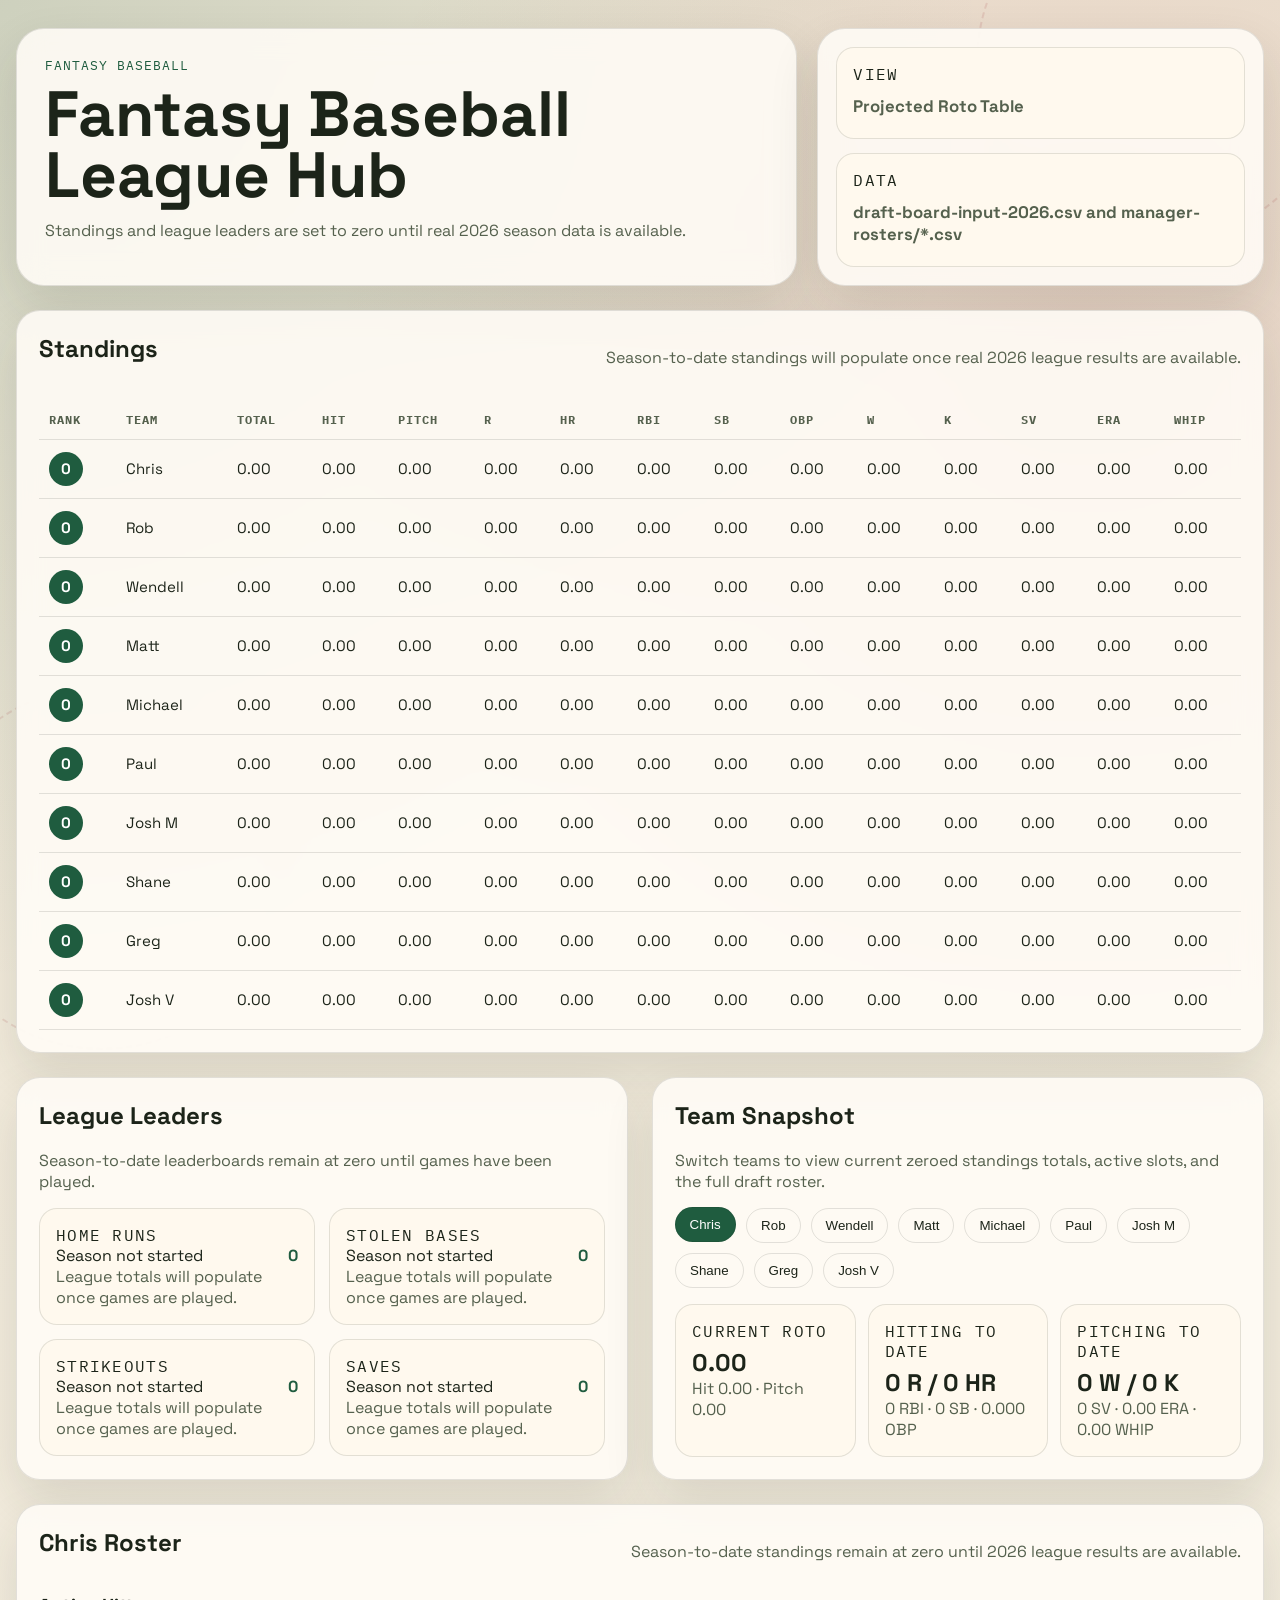
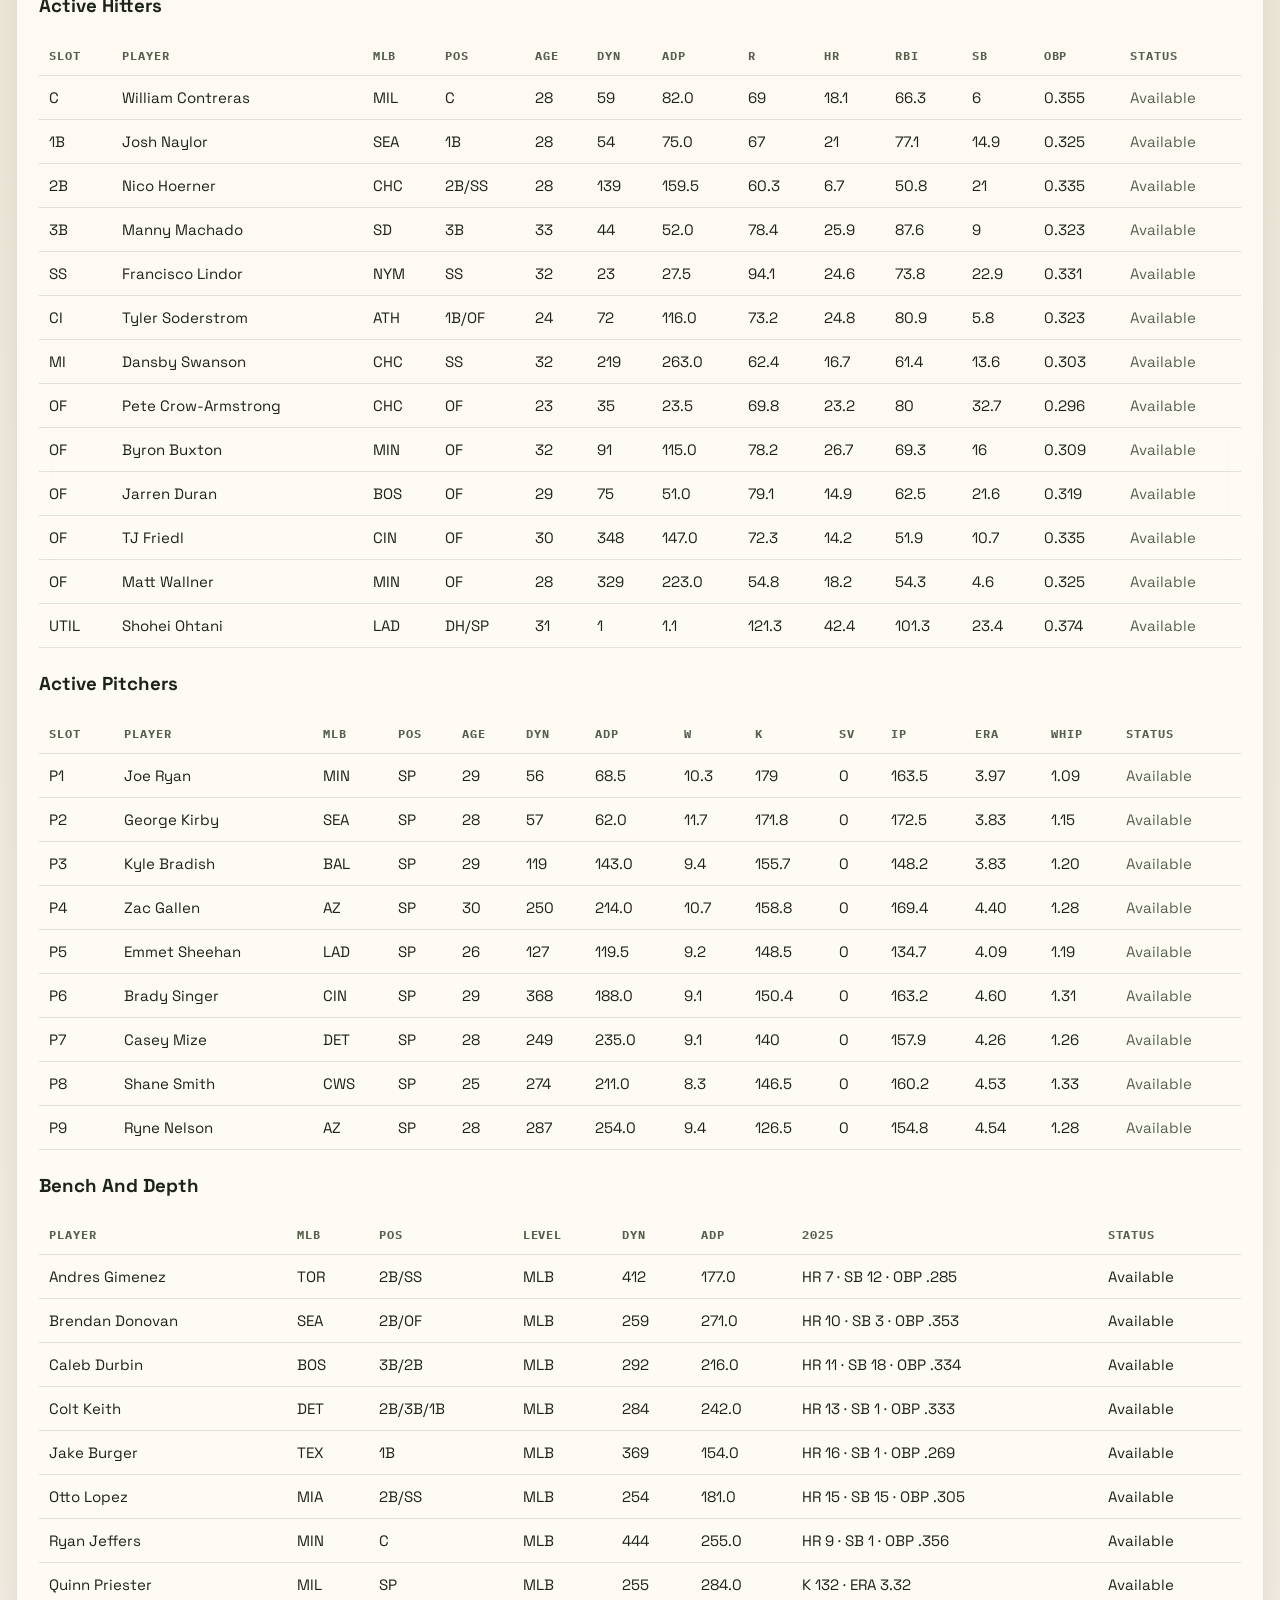
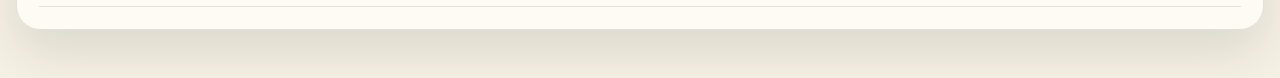
==== docs/index.html @ e7b6c2a5 "Use injury-only player status labels" ====
<!doctype html>
<html lang="en">
<head>
  <meta charset="utf-8">
  <meta name="viewport" content="width=device-width, initial-scale=1">
  <title>Fantasy Baseball League Hub</title>
  <meta name="description" content="Projected standings, rosters, and player stats for the fantasy baseball league.">
  <link rel="preconnect" href="https://fonts.googleapis.com">
  <link rel="preconnect" href="https://fonts.gstatic.com" crossorigin>
  <link href="https://fonts.googleapis.com/css2?family=IBM+Plex+Mono:wght@400;500&family=Space+Grotesk:wght@400;500;700&display=swap" rel="stylesheet">
  <link rel="stylesheet" href="styles.css">
</head>
<body>
  <div class="page-shell">
    <header class="hero">
      <div class="hero-copy">
        <p class="eyebrow">Fantasy Baseball</p>
        <h1 id="page-title">League Hub</h1>
        <p id="page-note" class="hero-note"></p>
      </div>
      <div class="hero-meta">
        <div class="meta-card">
          <span class="meta-label">View</span>
          <span class="meta-value">Projected Roto Table</span>
        </div>
        <div class="meta-card">
          <span class="meta-label">Data</span>
          <span id="generated-from" class="meta-value"></span>
        </div>
      </div>
    </header>

    <main>
      <section class="panel">
        <div class="panel-head">
          <h2>Standings</h2>
          <p>Season-to-date standings will populate once real 2026 league results are available.</p>
        </div>
        <div class="table-wrap">
          <table class="standings-table">
            <thead>
              <tr>
                <th>Rank</th>
                <th>Team</th>
                <th>Total</th>
                <th>Hit</th>
                <th>Pitch</th>
                <th>R</th>
                <th>HR</th>
                <th>RBI</th>
                <th>SB</th>
                <th>OBP</th>
                <th>W</th>
                <th>K</th>
                <th>SV</th>
                <th>ERA</th>
                <th>WHIP</th>
              </tr>
            </thead>
            <tbody id="standings-body"></tbody>
          </table>
        </div>
      </section>

      <section class="grid two-up">
        <section class="panel">
          <div class="panel-head compact">
            <h2>League Leaders</h2>
            <p>Season-to-date leaderboards remain at zero until games have been played.</p>
          </div>
          <div id="leaders-grid" class="leaders-grid"></div>
        </section>

        <section class="panel">
          <div class="panel-head compact">
            <h2>Team Snapshot</h2>
            <p>Switch teams to view current zeroed standings totals, active slots, and the full draft roster.</p>
          </div>
          <div id="team-buttons" class="team-buttons"></div>
          <div id="team-summary" class="team-summary"></div>
        </section>
      </section>

      <section class="panel">
        <div class="panel-head">
          <h2 id="team-name-heading">Roster</h2>
          <p id="team-subheading"></p>
        </div>

        <div class="roster-section">
          <h3>Active Hitters</h3>
          <div class="table-wrap">
            <table class="roster-table">
              <thead>
                <tr>
                  <th>Slot</th>
                  <th>Player</th>
                  <th>MLB</th>
                  <th>Pos</th>
                  <th>Age</th>
                  <th>Dyn</th>
                  <th>ADP</th>
                  <th>R</th>
                  <th>HR</th>
                  <th>RBI</th>
                  <th>SB</th>
                  <th>OBP</th>
                  <th>Status</th>
                </tr>
              </thead>
              <tbody id="active-hitters-body"></tbody>
            </table>
          </div>
        </div>

        <div class="roster-section">
          <h3>Active Pitchers</h3>
          <div class="table-wrap">
            <table class="roster-table">
              <thead>
                <tr>
                  <th>Slot</th>
                  <th>Player</th>
                  <th>MLB</th>
                  <th>Pos</th>
                  <th>Age</th>
                  <th>Dyn</th>
                  <th>ADP</th>
                  <th>W</th>
                  <th>K</th>
                  <th>SV</th>
                  <th>IP</th>
                  <th>ERA</th>
                  <th>WHIP</th>
                  <th>Status</th>
                </tr>
              </thead>
              <tbody id="active-pitchers-body"></tbody>
            </table>
          </div>
        </div>

        <div class="roster-section">
          <h3>Bench And Depth</h3>
          <div class="table-wrap">
            <table class="roster-table">
              <thead>
                <tr>
                  <th>Player</th>
                  <th>MLB</th>
                  <th>Pos</th>
                  <th>Level</th>
                  <th>Dyn</th>
                  <th>ADP</th>
                  <th>2025</th>
                  <th>Status</th>
                </tr>
              </thead>
              <tbody id="bench-body"></tbody>
            </table>
          </div>
        </div>
      </section>
    </main>
  </div>

  <script src="app.js" defer></script>
</body>
</html>
---- docs/styles.css ----
:root {
  --bg: #f6f1e5;
  --panel: rgba(255, 252, 246, 0.88);
  --panel-strong: rgba(255, 249, 238, 0.96);
  --text: #1c2419;
  --muted: #55614e;
  --accent: #1f5c3f;
  --accent-soft: #d7e6d6;
  --seam: #9b2d30;
  --line: rgba(28, 36, 25, 0.12);
  --shadow: 0 22px 50px rgba(31, 39, 26, 0.12);
}

* {
  box-sizing: border-box;
}

body {
  margin: 0;
  min-height: 100vh;
  font-family: "Space Grotesk", sans-serif;
  color: var(--text);
  background:
    radial-gradient(circle at top left, rgba(31, 92, 63, 0.16), transparent 28%),
    radial-gradient(circle at right 15% top 10%, rgba(155, 45, 48, 0.12), transparent 24%),
    linear-gradient(180deg, #efe7d6 0%, var(--bg) 100%);
}

body::before,
body::after {
  content: "";
  position: fixed;
  width: 360px;
  height: 360px;
  border-radius: 50%;
  border: 2px dashed rgba(155, 45, 48, 0.12);
  pointer-events: none;
  z-index: 0;
}

body::before {
  top: -120px;
  right: -60px;
}

body::after {
  bottom: -150px;
  left: -80px;
}

.page-shell {
  position: relative;
  z-index: 1;
  width: min(1400px, calc(100vw - 32px));
  margin: 0 auto;
  padding: 28px 0 48px;
}

.hero {
  display: grid;
  grid-template-columns: minmax(0, 1.4fr) minmax(260px, 0.8fr);
  gap: 20px;
  align-items: stretch;
  margin-bottom: 24px;
}

.hero-copy,
.hero-meta,
.panel {
  border: 1px solid var(--line);
  background: var(--panel);
  box-shadow: var(--shadow);
  backdrop-filter: blur(14px);
}

.hero-copy {
  padding: 28px;
  border-radius: 28px;
}

.hero-meta {
  padding: 18px;
  border-radius: 28px;
  display: grid;
  gap: 14px;
}

.eyebrow,
.meta-label,
.standings-table th,
.roster-table th,
.leader-label {
  font-family: "IBM Plex Mono", monospace;
  text-transform: uppercase;
  letter-spacing: 0.08em;
}

.eyebrow {
  color: var(--accent);
  margin: 0 0 10px;
  font-size: 0.8rem;
}

h1,
h2,
h3,
p {
  margin-top: 0;
}

h1 {
  font-size: clamp(2.2rem, 5vw, 4.8rem);
  line-height: 0.95;
  margin-bottom: 14px;
}

.hero-note,
.panel-head p,
#team-subheading,
.meta-value {
  color: var(--muted);
}

.meta-card {
  display: grid;
  gap: 6px;
  padding: 16px;
  border-radius: 18px;
  background: var(--panel-strong);
  border: 1px solid var(--line);
}

.meta-value {
  font-size: 1.05rem;
  font-weight: 700;
}

main {
  display: grid;
  gap: 24px;
}

.panel {
  padding: 22px;
  border-radius: 24px;
}

.panel-head {
  display: flex;
  align-items: flex-end;
  justify-content: space-between;
  gap: 16px;
  margin-bottom: 16px;
}

.panel-head.compact {
  display: block;
}

.grid.two-up {
  display: grid;
  grid-template-columns: repeat(2, minmax(0, 1fr));
  gap: 24px;
}

.table-wrap {
  overflow-x: auto;
}

table {
  width: 100%;
  border-collapse: collapse;
}

th,
td {
  padding: 12px 10px;
  border-bottom: 1px solid var(--line);
  white-space: nowrap;
  font-size: 0.94rem;
}

th {
  text-align: left;
  color: var(--muted);
  font-size: 0.76rem;
}

tbody tr:hover {
  background: rgba(31, 92, 63, 0.04);
}

.rank-pill,
.team-button,
.status-chip {
  display: inline-flex;
  align-items: center;
  justify-content: center;
  border-radius: 999px;
}

.rank-pill {
  width: 34px;
  height: 34px;
  background: var(--accent);
  color: white;
  font-weight: 700;
}

.leaders-grid {
  display: grid;
  grid-template-columns: repeat(2, minmax(0, 1fr));
  gap: 14px;
}

.leader-card,
.summary-card {
  border: 1px solid var(--line);
  border-radius: 18px;
  background: var(--panel-strong);
  padding: 16px;
}

.leader-list {
  margin: 0;
  padding: 0;
  list-style: none;
  display: grid;
  gap: 10px;
}

.leader-item {
  display: flex;
  justify-content: space-between;
  gap: 14px;
}

.leader-value {
  color: var(--accent);
  font-weight: 700;
}

.team-buttons {
  display: flex;
  flex-wrap: wrap;
  gap: 10px;
  margin-bottom: 16px;
}

.team-button {
  border: 1px solid var(--line);
  background: transparent;
  color: var(--text);
  padding: 9px 14px;
  cursor: pointer;
  transition: transform 120ms ease, background 120ms ease, color 120ms ease;
}

.team-button:hover,
.team-button.active {
  background: var(--accent);
  color: white;
  transform: translateY(-1px);
}

.team-summary {
  display: grid;
  grid-template-columns: repeat(3, minmax(0, 1fr));
  gap: 12px;
}

.summary-value {
  display: block;
  font-size: 1.5rem;
  font-weight: 700;
  margin-top: 6px;
}

.roster-section + .roster-section {
  margin-top: 24px;
}

.status-chip {
  padding: 4px 10px;
  background: rgba(31, 92, 63, 0.08);
  color: var(--accent);
  font-size: 0.76rem;
}

.muted {
  color: var(--muted);
}

@media (max-width: 980px) {
  .hero,
  .grid.two-up,
  .team-summary {
    grid-template-columns: 1fr;
  }

  .leaders-grid {
    grid-template-columns: 1fr;
  }
}

@media (max-width: 640px) {
  .page-shell {
    width: min(100vw - 18px, 1400px);
    padding-top: 14px;
  }

  .hero-copy,
  .hero-meta,
  .panel {
    border-radius: 20px;
  }

  .hero-copy,
  .panel {
    padding: 18px;
  }

  th,
  td {
    padding: 10px 8px;
  }
}
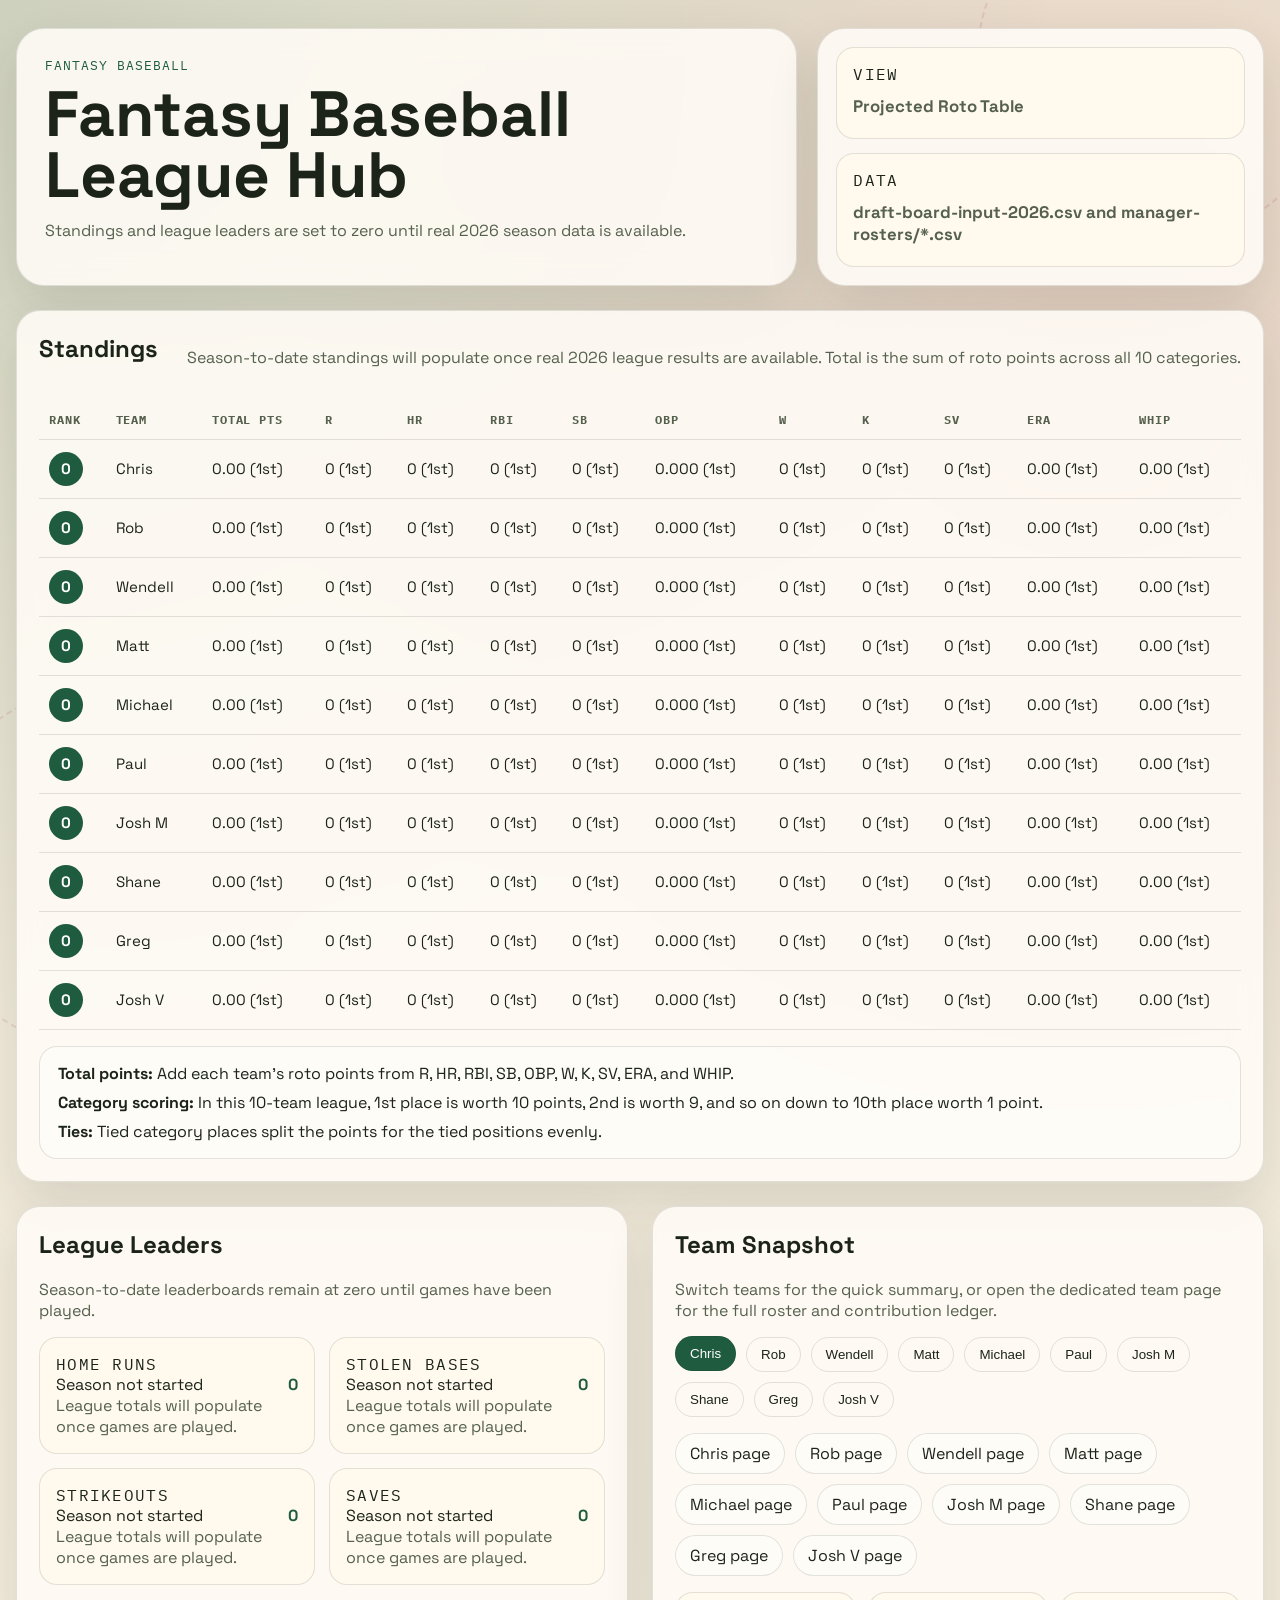
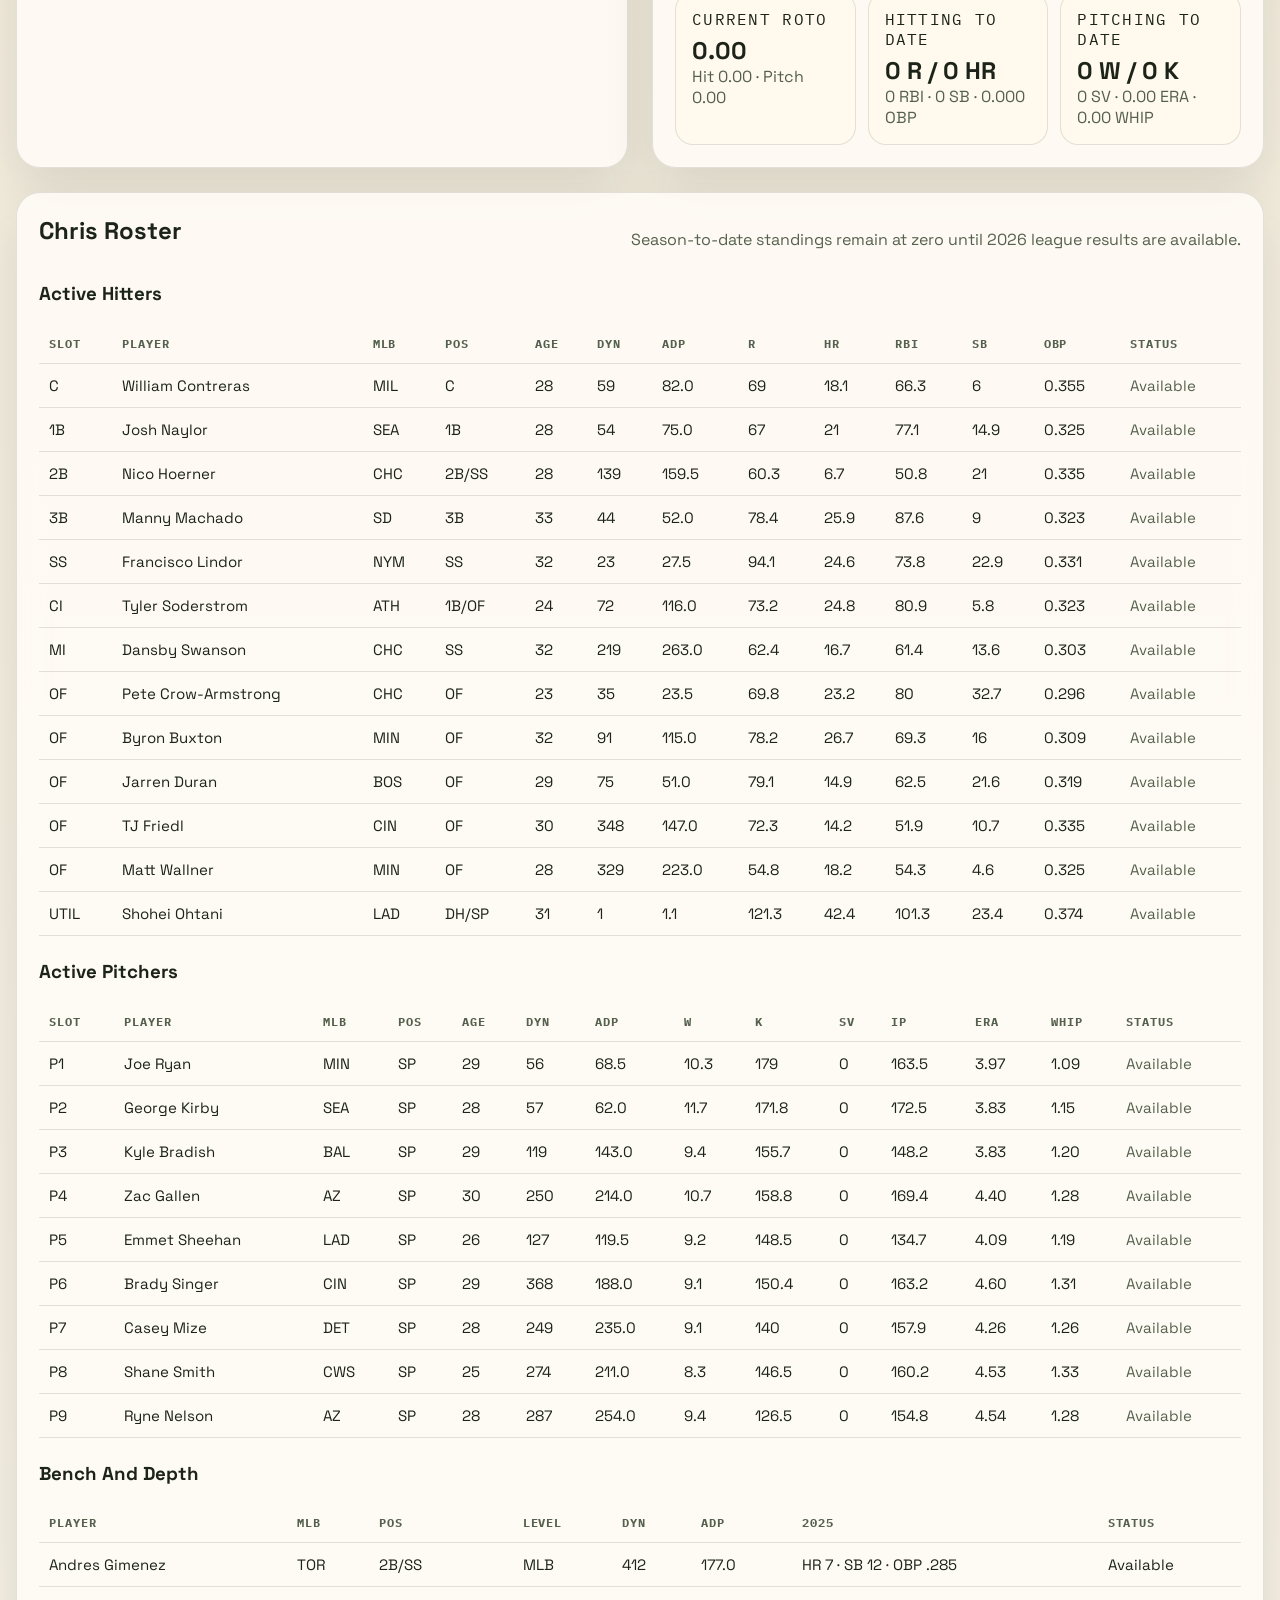
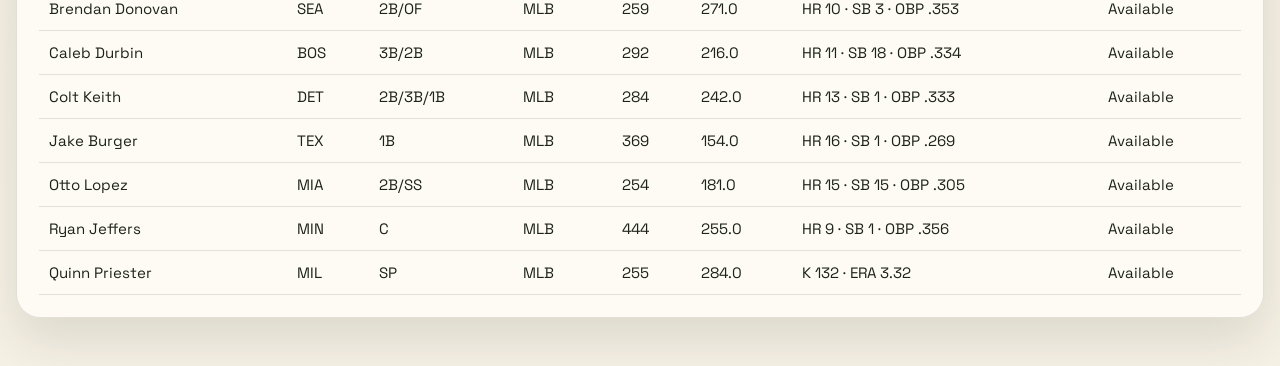
==== commit 260bbed1: "Add weekly results pipeline and team pages" ====
--- a/docs/index.html
+++ b/docs/index.html
@@ -34,7 +34,7 @@
       <section class="panel">
         <div class="panel-head">
           <h2>Standings</h2>
-          <p>Season-to-date standings will populate once real 2026 league results are available.</p>
+          <p>Season-to-date standings will populate once real 2026 league results are available. Total is the sum of roto points across all 10 categories.</p>
         </div>
         <div class="table-wrap">
           <table class="standings-table">
@@ -42,9 +42,7 @@
               <tr>
                 <th>Rank</th>
                 <th>Team</th>
-                <th>Total</th>
-                <th>Hit</th>
-                <th>Pitch</th>
+                <th>Total Pts</th>
                 <th>R</th>
                 <th>HR</th>
                 <th>RBI</th>
@@ -60,6 +58,11 @@
             <tbody id="standings-body"></tbody>
           </table>
         </div>
+        <div class="scoring-explainer">
+          <p><strong>Total points:</strong> Add each team's roto points from R, HR, RBI, SB, OBP, W, K, SV, ERA, and WHIP.</p>
+          <p><strong>Category scoring:</strong> In this 10-team league, 1st place is worth 10 points, 2nd is worth 9, and so on down to 10th place worth 1 point.</p>
+          <p><strong>Ties:</strong> Tied category places split the points for the tied positions evenly.</p>
+        </div>
       </section>
 
       <section class="grid two-up">
@@ -74,9 +77,10 @@
         <section class="panel">
           <div class="panel-head compact">
             <h2>Team Snapshot</h2>
-            <p>Switch teams to view current zeroed standings totals, active slots, and the full draft roster.</p>
+            <p>Switch teams for the quick summary, or open the dedicated team page for the full roster and contribution ledger.</p>
           </div>
           <div id="team-buttons" class="team-buttons"></div>
+          <div id="team-page-links" class="team-link-list"></div>
           <div id="team-summary" class="team-summary"></div>
         </section>
       </section>
--- a/docs/styles.css
+++ b/docs/styles.css
@@ -247,6 +247,52 @@
   margin-bottom: 16px;
 }
 
+.team-link-list {
+  display: flex;
+  flex-wrap: wrap;
+  gap: 10px;
+  margin-bottom: 16px;
+}
+
+.scoring-explainer {
+  margin-top: 16px;
+  padding: 16px 18px;
+  border: 1px solid var(--line);
+  border-radius: 18px;
+  background: rgba(255, 255, 255, 0.34);
+}
+
+.scoring-explainer p {
+  margin: 0;
+}
+
+.scoring-explainer p + p {
+  margin-top: 8px;
+}
+
+.team-link,
+.nav-link {
+  display: inline-flex;
+  align-items: center;
+  justify-content: center;
+  border-radius: 999px;
+  border: 1px solid var(--line);
+  background: rgba(255, 255, 255, 0.32);
+  color: var(--text);
+  padding: 9px 14px;
+  text-decoration: none;
+  transition: transform 120ms ease, background 120ms ease, color 120ms ease;
+}
+
+.team-link:hover,
+.nav-link:hover,
+.team-link.active,
+.nav-link.active {
+  background: var(--accent);
+  color: white;
+  transform: translateY(-1px);
+}
+
 .team-button {
   border: 1px solid var(--line);
   background: transparent;
@@ -269,6 +315,63 @@
   gap: 12px;
 }
 
+.team-detail-grid {
+  display: grid;
+  gap: 24px;
+}
+
+.formula-grid {
+  display: grid;
+  grid-template-columns: repeat(3, minmax(0, 1fr));
+  gap: 14px;
+}
+
+.formula-card {
+  border: 1px solid var(--line);
+  border-radius: 18px;
+  background: var(--panel-strong);
+  padding: 16px;
+}
+
+.formula-card code {
+  font-family: "IBM Plex Mono", monospace;
+  font-size: 0.82rem;
+}
+
+.detail-nav {
+  display: flex;
+  flex-wrap: wrap;
+  gap: 10px;
+  margin-bottom: 18px;
+}
+
+.section-kicker {
+  color: var(--muted);
+  font-family: "IBM Plex Mono", monospace;
+  font-size: 0.78rem;
+  letter-spacing: 0.08em;
+  text-transform: uppercase;
+  margin-bottom: 10px;
+}
+
+.empty-state {
+  padding: 18px;
+  border: 1px dashed var(--line);
+  border-radius: 18px;
+  background: rgba(255, 255, 255, 0.34);
+  color: var(--muted);
+}
+
+.player-name-cell {
+  display: grid;
+  gap: 2px;
+}
+
+.small-note {
+  color: var(--muted);
+  font-size: 0.82rem;
+}
+
 .summary-value {
   display: block;
   font-size: 1.5rem;
@@ -294,7 +397,8 @@
 @media (max-width: 980px) {
   .hero,
   .grid.two-up,
-  .team-summary {
+  .team-summary,
+  .formula-grid {
     grid-template-columns: 1fr;
   }
 
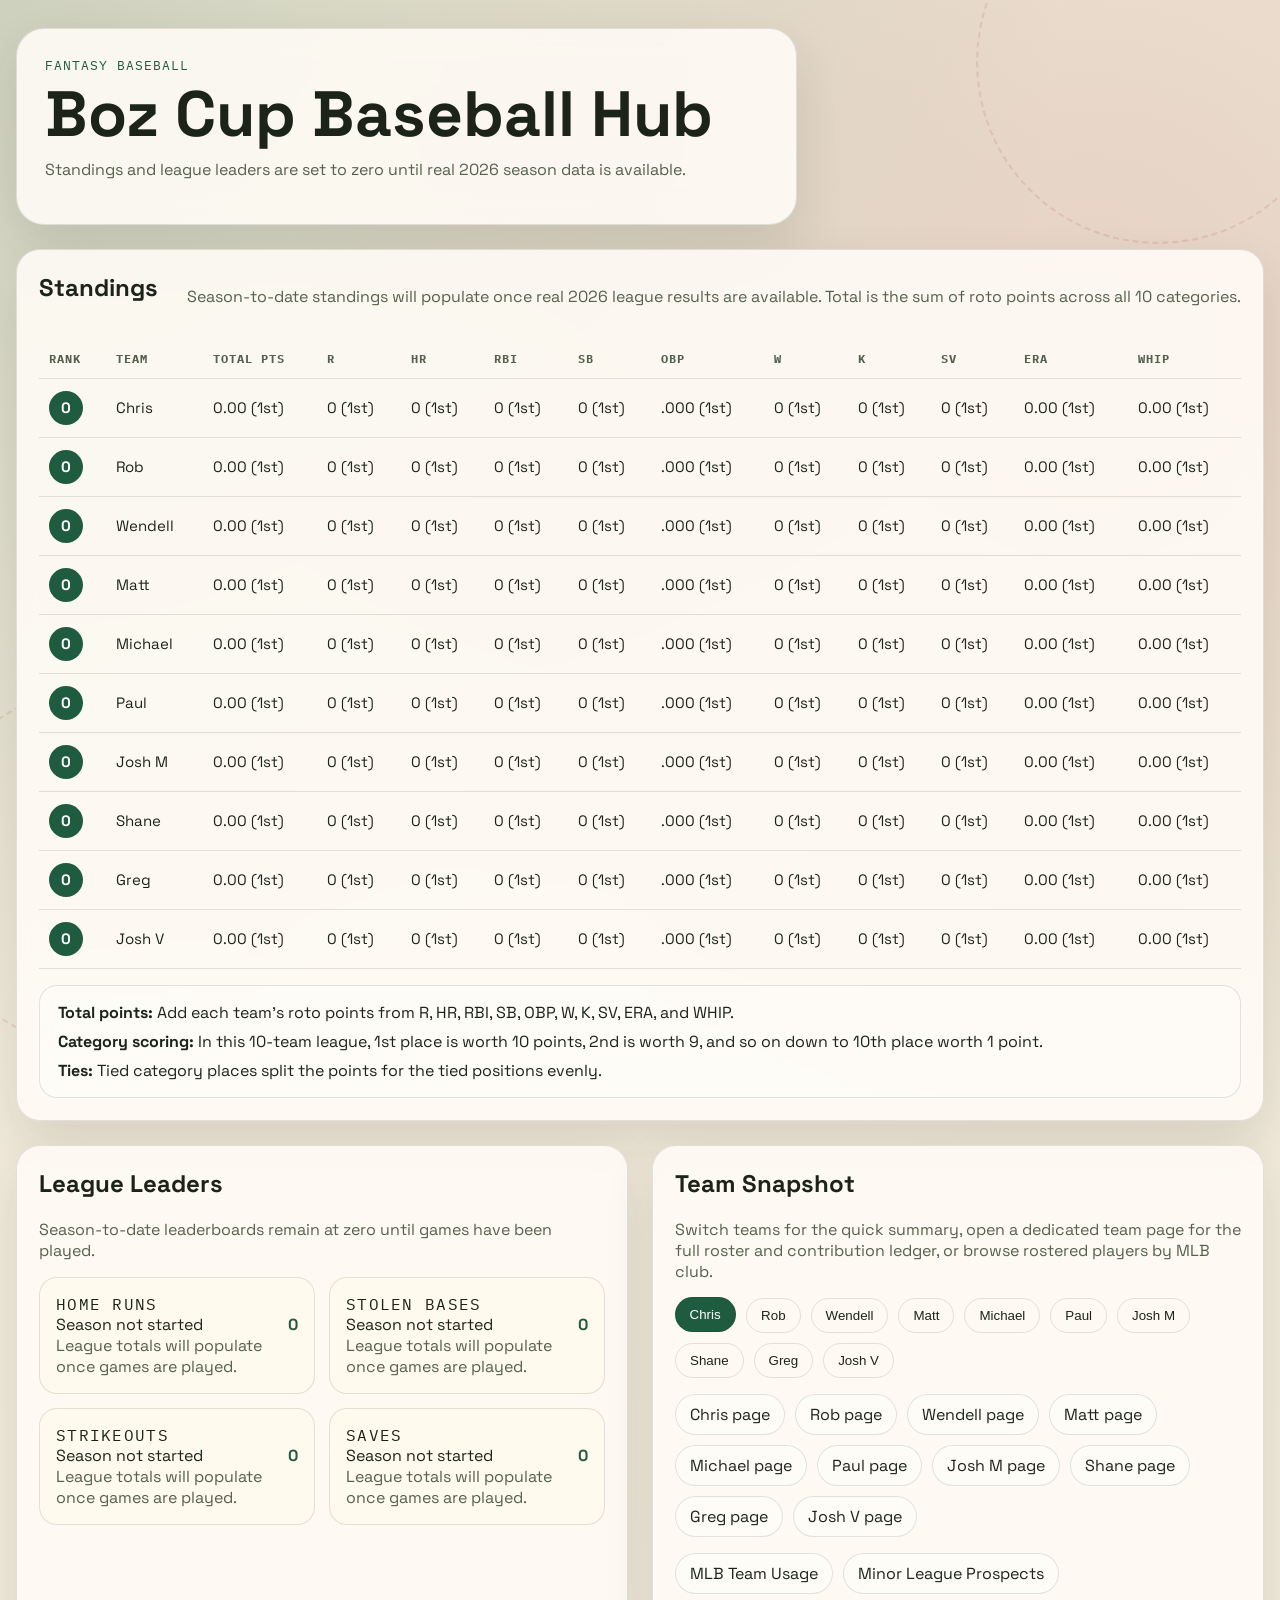
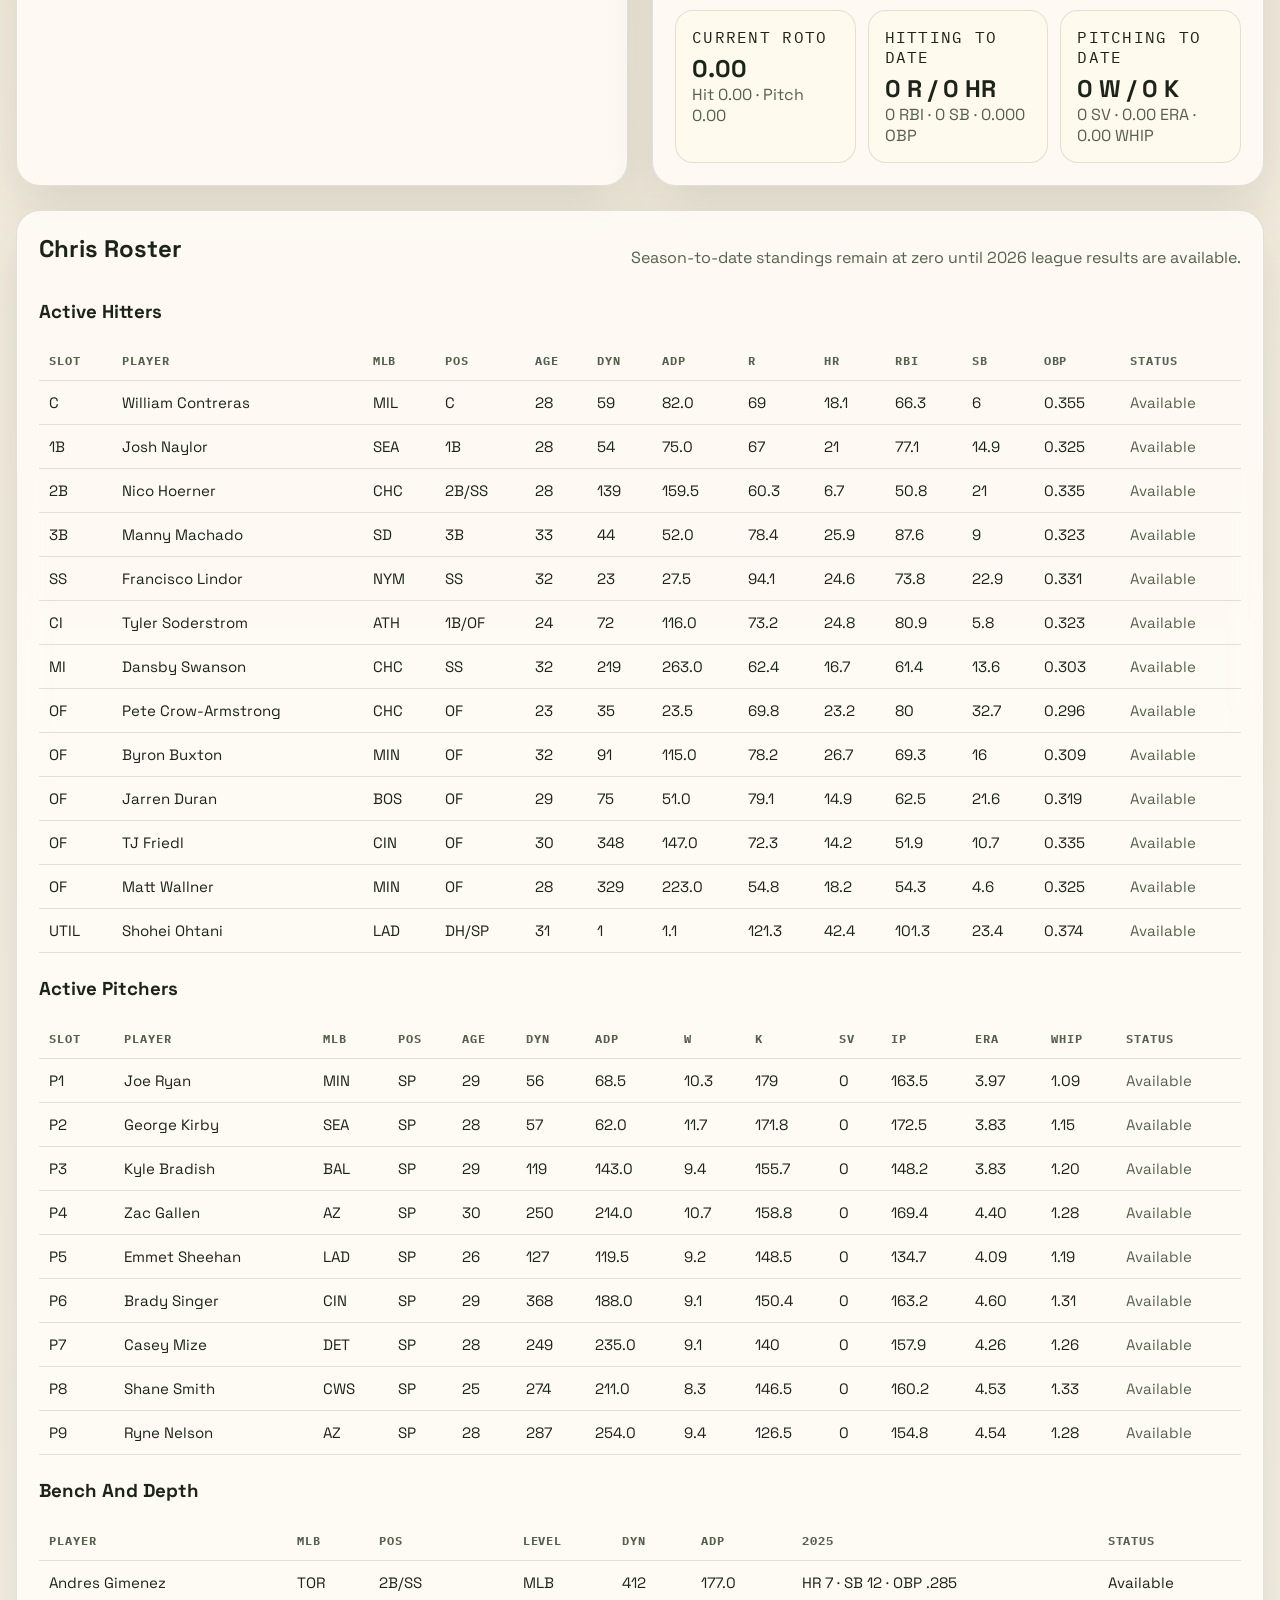
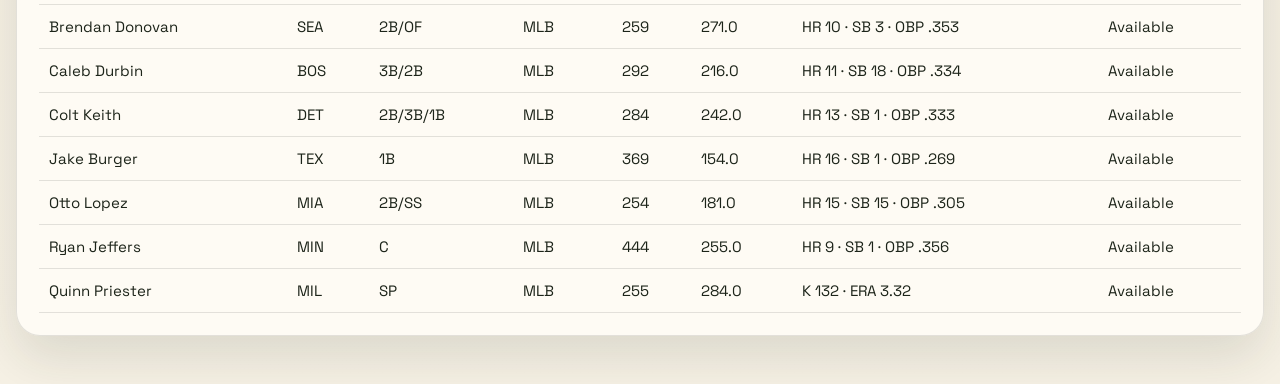
==== commit 6d79ee82: "Polish hub pages and add team usage views" ====
--- a/docs/index.html
+++ b/docs/index.html
@@ -3,7 +3,7 @@
 <head>
   <meta charset="utf-8">
   <meta name="viewport" content="width=device-width, initial-scale=1">
-  <title>Fantasy Baseball League Hub</title>
+  <title>Boz Cup Baseball Hub</title>
   <meta name="description" content="Projected standings, rosters, and player stats for the fantasy baseball league.">
   <link rel="preconnect" href="https://fonts.googleapis.com">
   <link rel="preconnect" href="https://fonts.gstatic.com" crossorigin>
@@ -17,16 +17,6 @@
         <p class="eyebrow">Fantasy Baseball</p>
         <h1 id="page-title">League Hub</h1>
         <p id="page-note" class="hero-note"></p>
-      </div>
-      <div class="hero-meta">
-        <div class="meta-card">
-          <span class="meta-label">View</span>
-          <span class="meta-value">Projected Roto Table</span>
-        </div>
-        <div class="meta-card">
-          <span class="meta-label">Data</span>
-          <span id="generated-from" class="meta-value"></span>
-        </div>
       </div>
     </header>
 
@@ -77,10 +67,14 @@
         <section class="panel">
           <div class="panel-head compact">
             <h2>Team Snapshot</h2>
-            <p>Switch teams for the quick summary, or open the dedicated team page for the full roster and contribution ledger.</p>
+            <p>Switch teams for the quick summary, open a dedicated team page for the full roster and contribution ledger, or browse rostered players by MLB club.</p>
           </div>
           <div id="team-buttons" class="team-buttons"></div>
           <div id="team-page-links" class="team-link-list"></div>
+          <div class="team-link-list">
+            <a class="team-link" href="mlb-team-usage.html">MLB Team Usage</a>
+            <a class="team-link" href="minor-league-prospects.html">Minor League Prospects</a>
+          </div>
           <div id="team-summary" class="team-summary"></div>
         </section>
       </section>
@@ -168,6 +162,6 @@
     </main>
   </div>
 
-  <script src="app.js" defer></script>
+  <script src="app.js?v=20260325b" defer></script>
 </body>
 </html>
--- a/docs/styles.css
+++ b/docs/styles.css
@@ -320,6 +320,82 @@
   gap: 24px;
 }
 
+.usage-grid {
+  display: grid;
+  grid-template-columns: repeat(auto-fit, minmax(280px, 1fr));
+  gap: 16px;
+}
+
+.usage-card {
+  border: 1px solid var(--line);
+  border-radius: 20px;
+  background: var(--panel-strong);
+  padding: 18px;
+}
+
+.usage-card-head {
+  display: flex;
+  align-items: flex-start;
+  justify-content: space-between;
+  gap: 12px;
+  margin-bottom: 14px;
+}
+
+.usage-card-head h3 {
+  margin-bottom: 0;
+}
+
+.usage-count {
+  color: var(--muted);
+  font-family: "IBM Plex Mono", monospace;
+  font-size: 0.76rem;
+  letter-spacing: 0.08em;
+  text-transform: uppercase;
+  text-align: right;
+}
+
+.usage-list {
+  margin: 0;
+  padding: 0;
+  list-style: none;
+  display: grid;
+  gap: 10px;
+}
+
+.usage-player {
+  padding-top: 10px;
+  border-top: 1px solid var(--line);
+}
+
+.usage-player:first-child {
+  padding-top: 0;
+  border-top: 0;
+}
+
+.usage-player-row {
+  display: flex;
+  align-items: center;
+  justify-content: space-between;
+  gap: 12px;
+}
+
+.usage-player-name {
+  font-weight: 500;
+}
+
+.usage-position {
+  display: inline-flex;
+  align-items: center;
+  justify-content: center;
+  min-width: 52px;
+  padding: 5px 10px;
+  border-radius: 999px;
+  background: rgba(31, 92, 63, 0.08);
+  color: var(--accent);
+  font-family: "IBM Plex Mono", monospace;
+  font-size: 0.76rem;
+}
+
 .formula-grid {
   display: grid;
   grid-template-columns: repeat(3, minmax(0, 1fr));
@@ -428,4 +504,13 @@
   td {
     padding: 10px 8px;
   }
+
+  .usage-card-head,
+  .usage-player-row {
+    display: grid;
+  }
+
+  .usage-count {
+    text-align: left;
+  }
 }
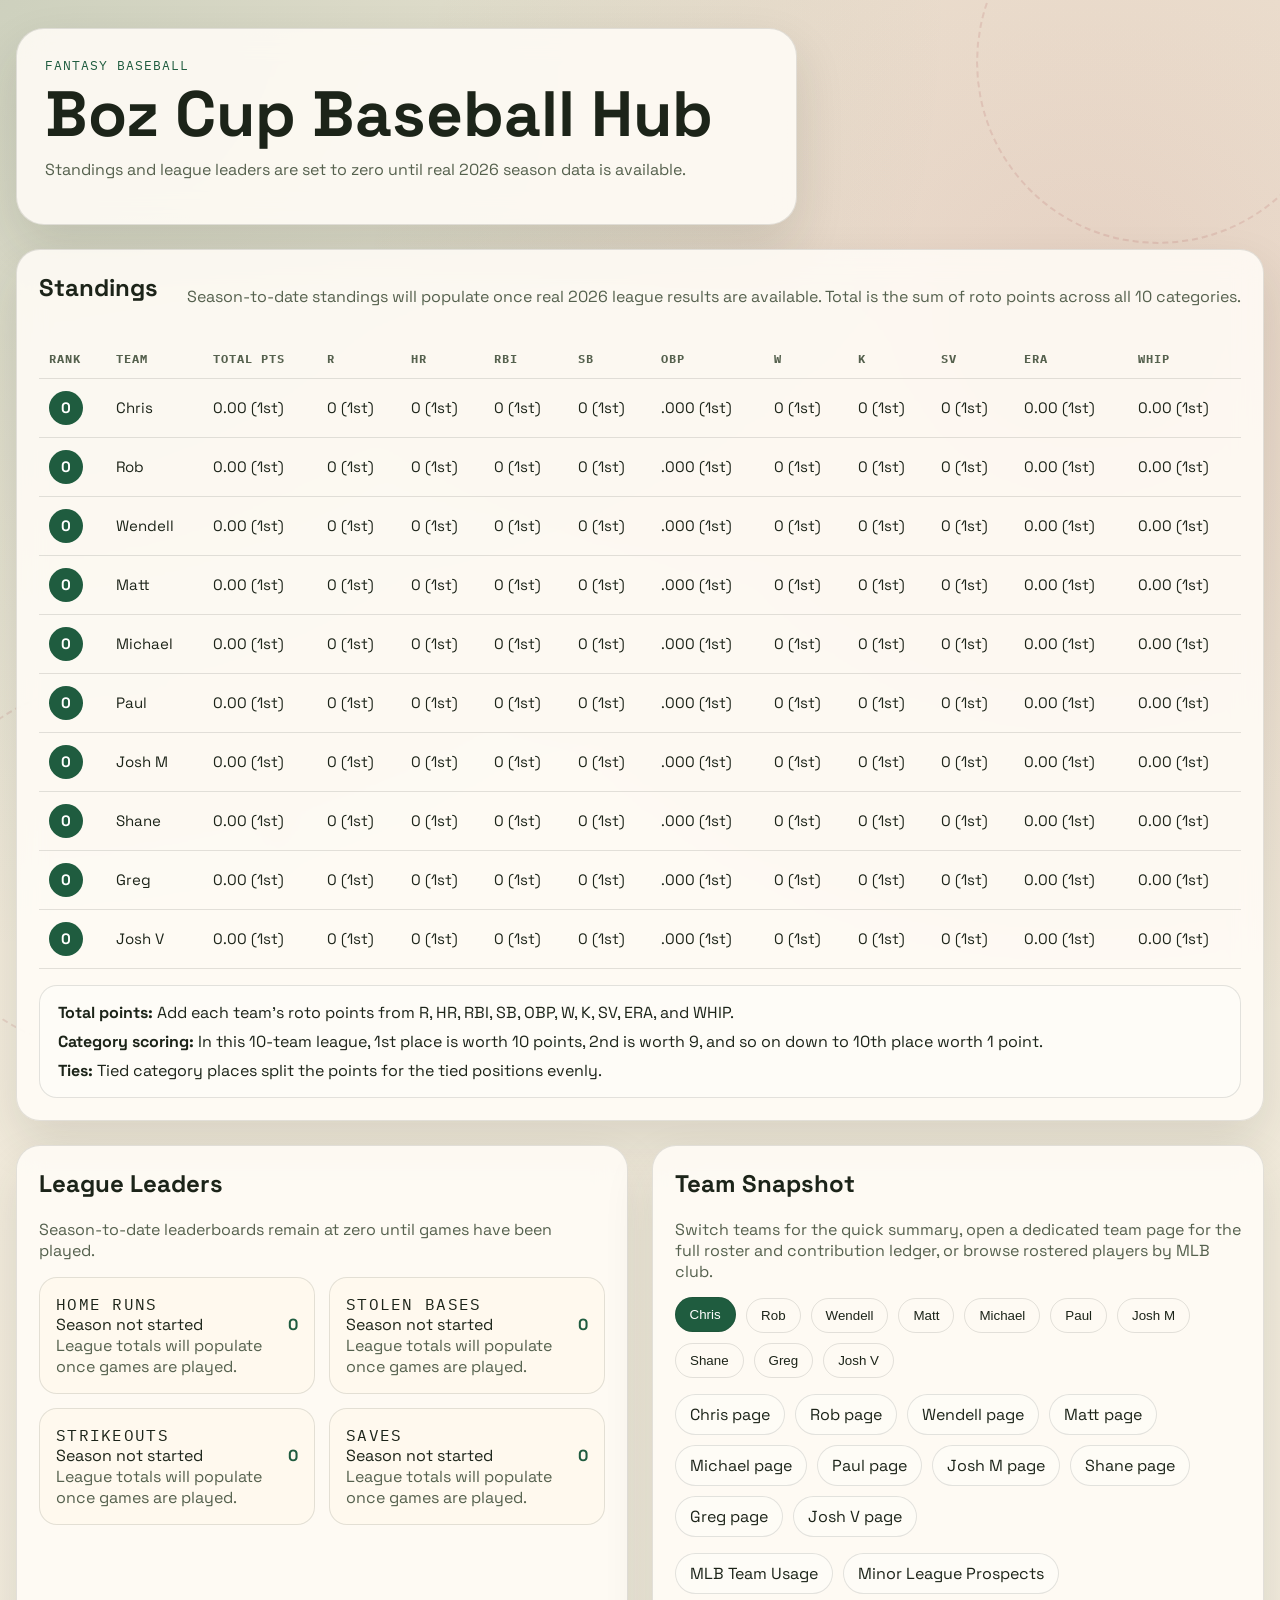
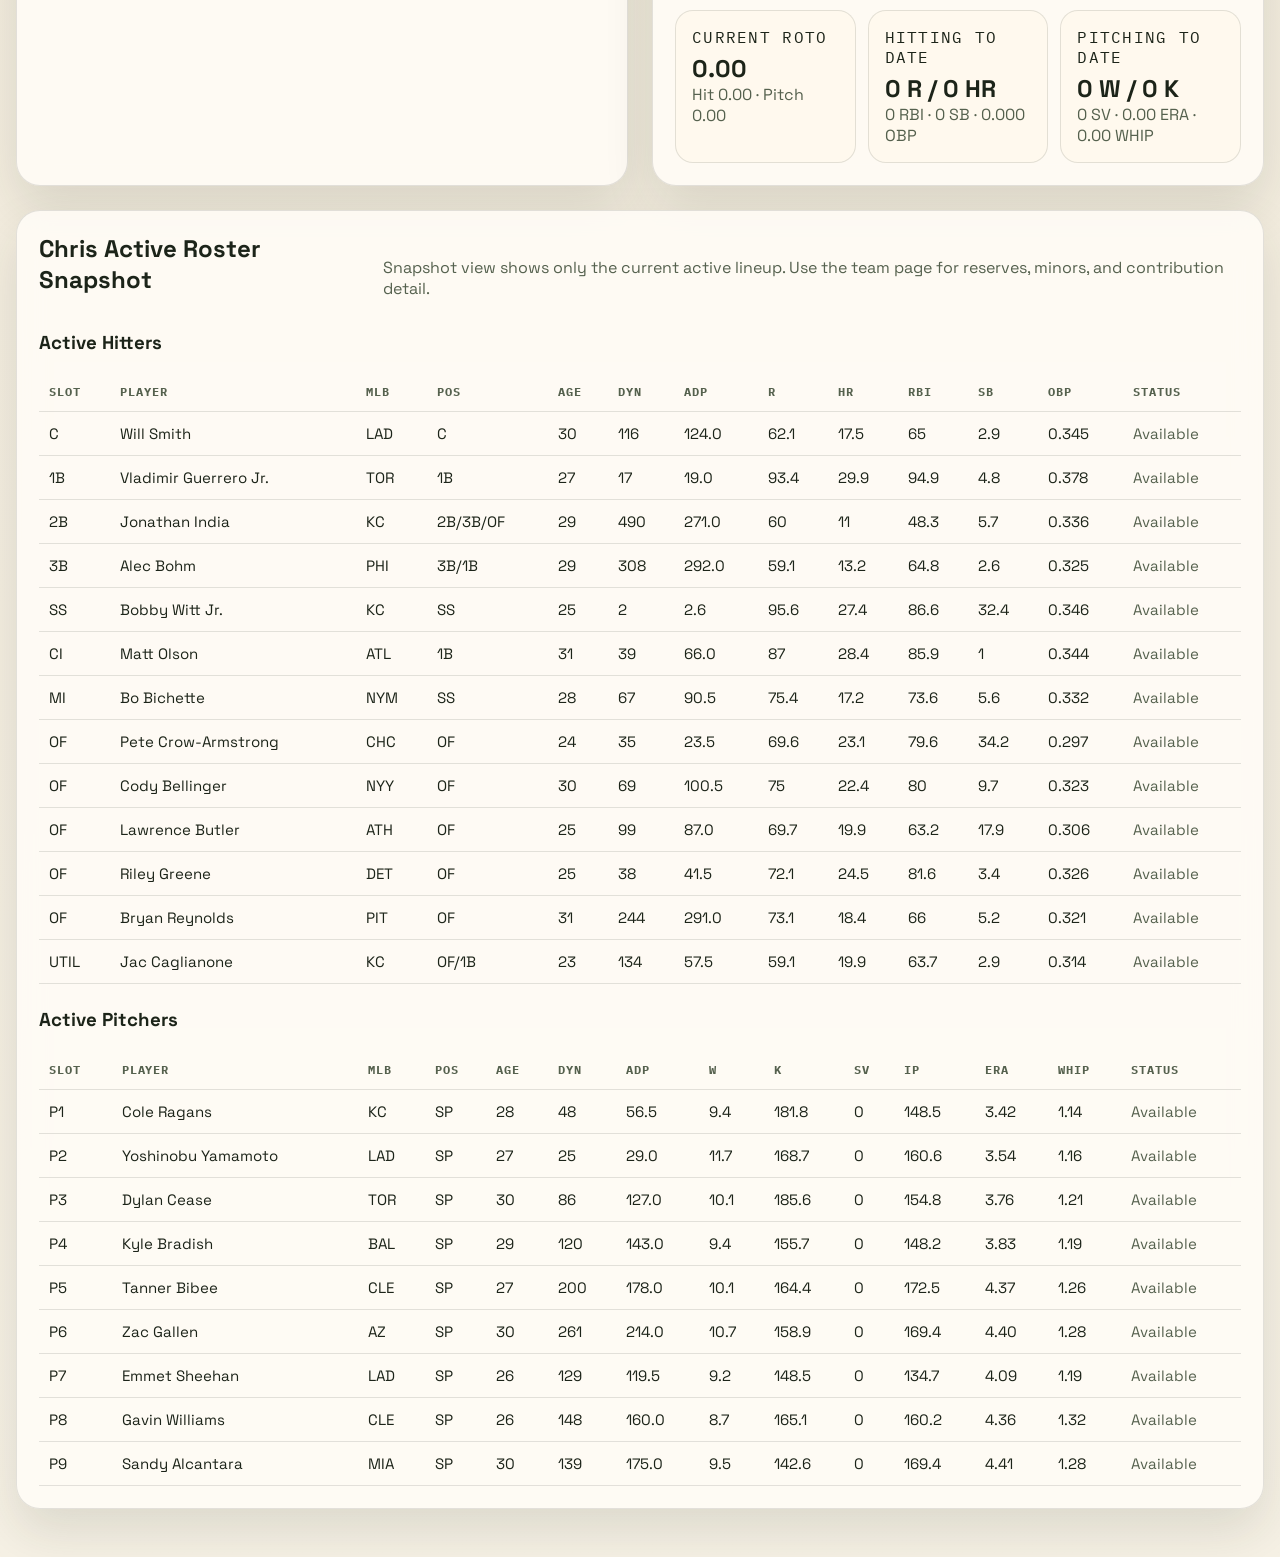
==== commit 799b8155: "Update roster display layout" ====
--- a/docs/index.html
+++ b/docs/index.html
@@ -162,6 +162,6 @@
     </main>
   </div>
 
-  <script src="app.js?v=20260325b" defer></script>
+  <script src="app.js?v=20260326a" defer></script>
 </body>
-</html>+</html>
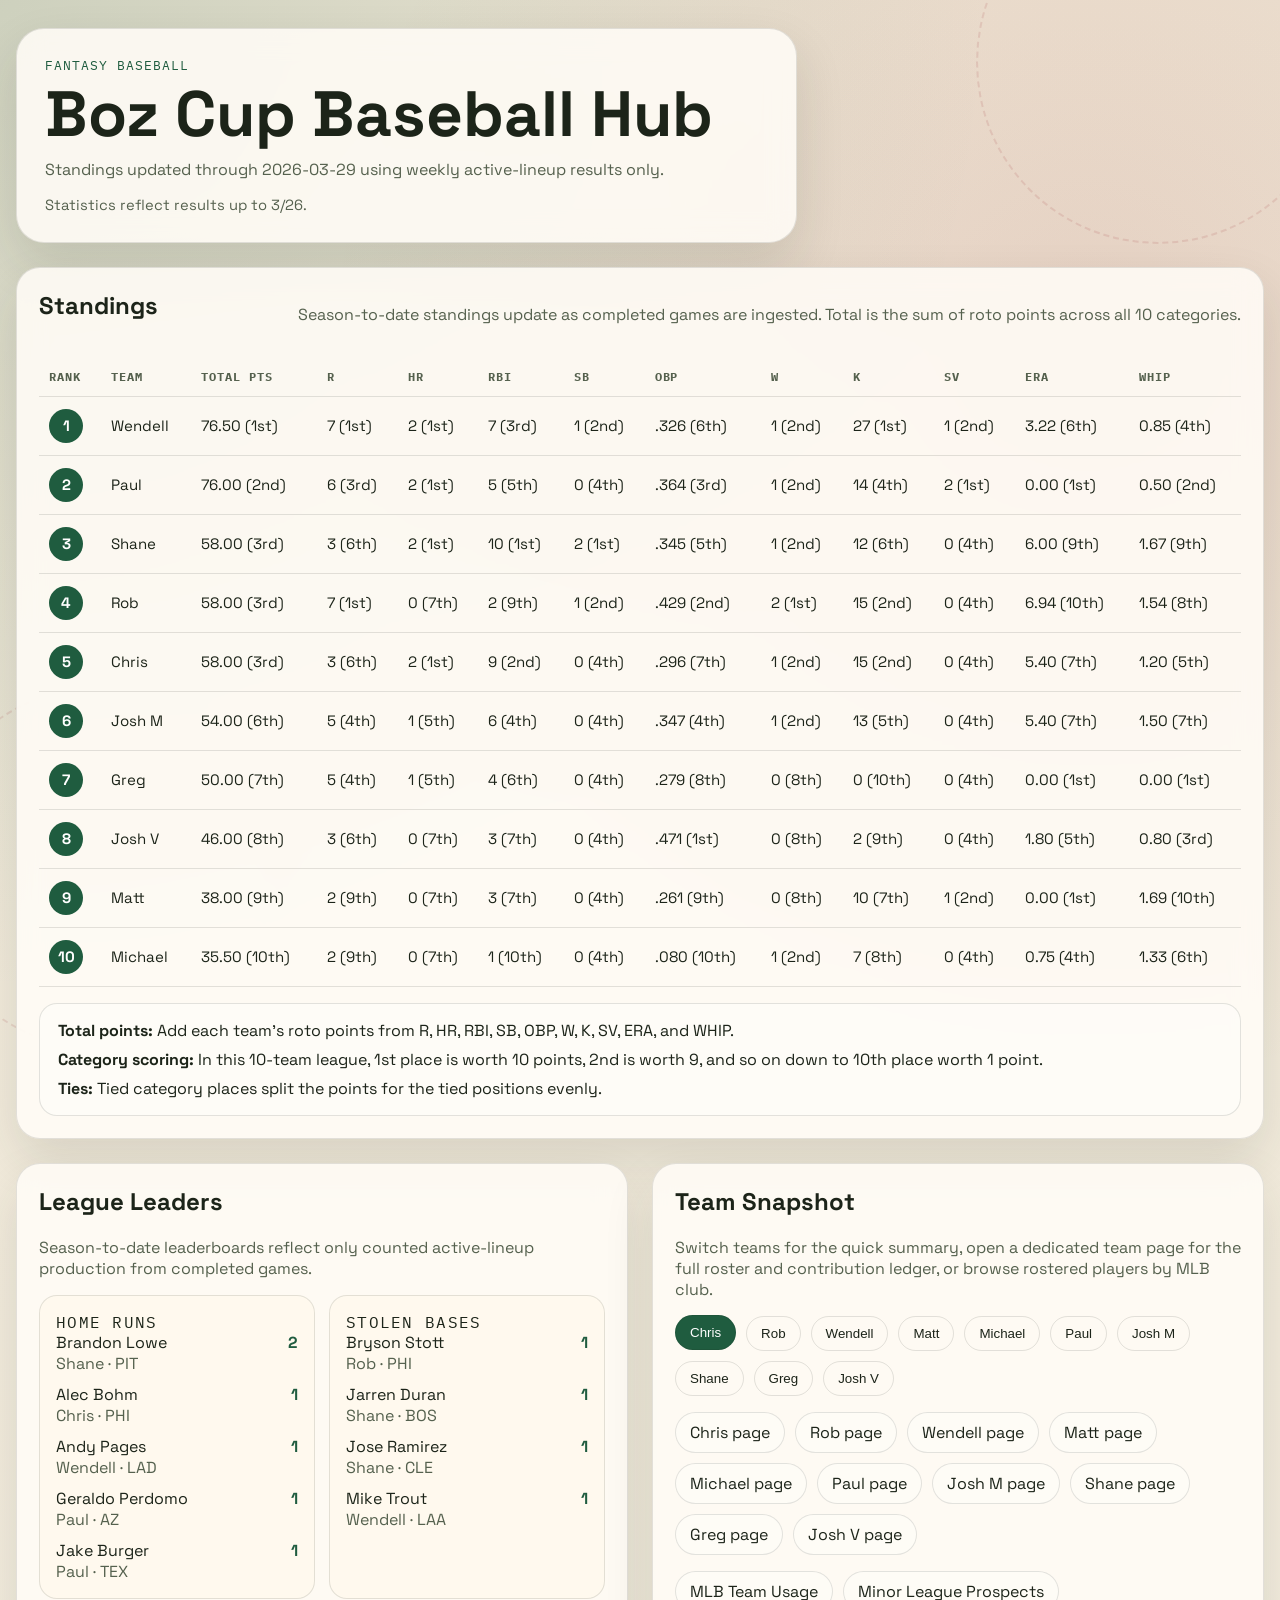
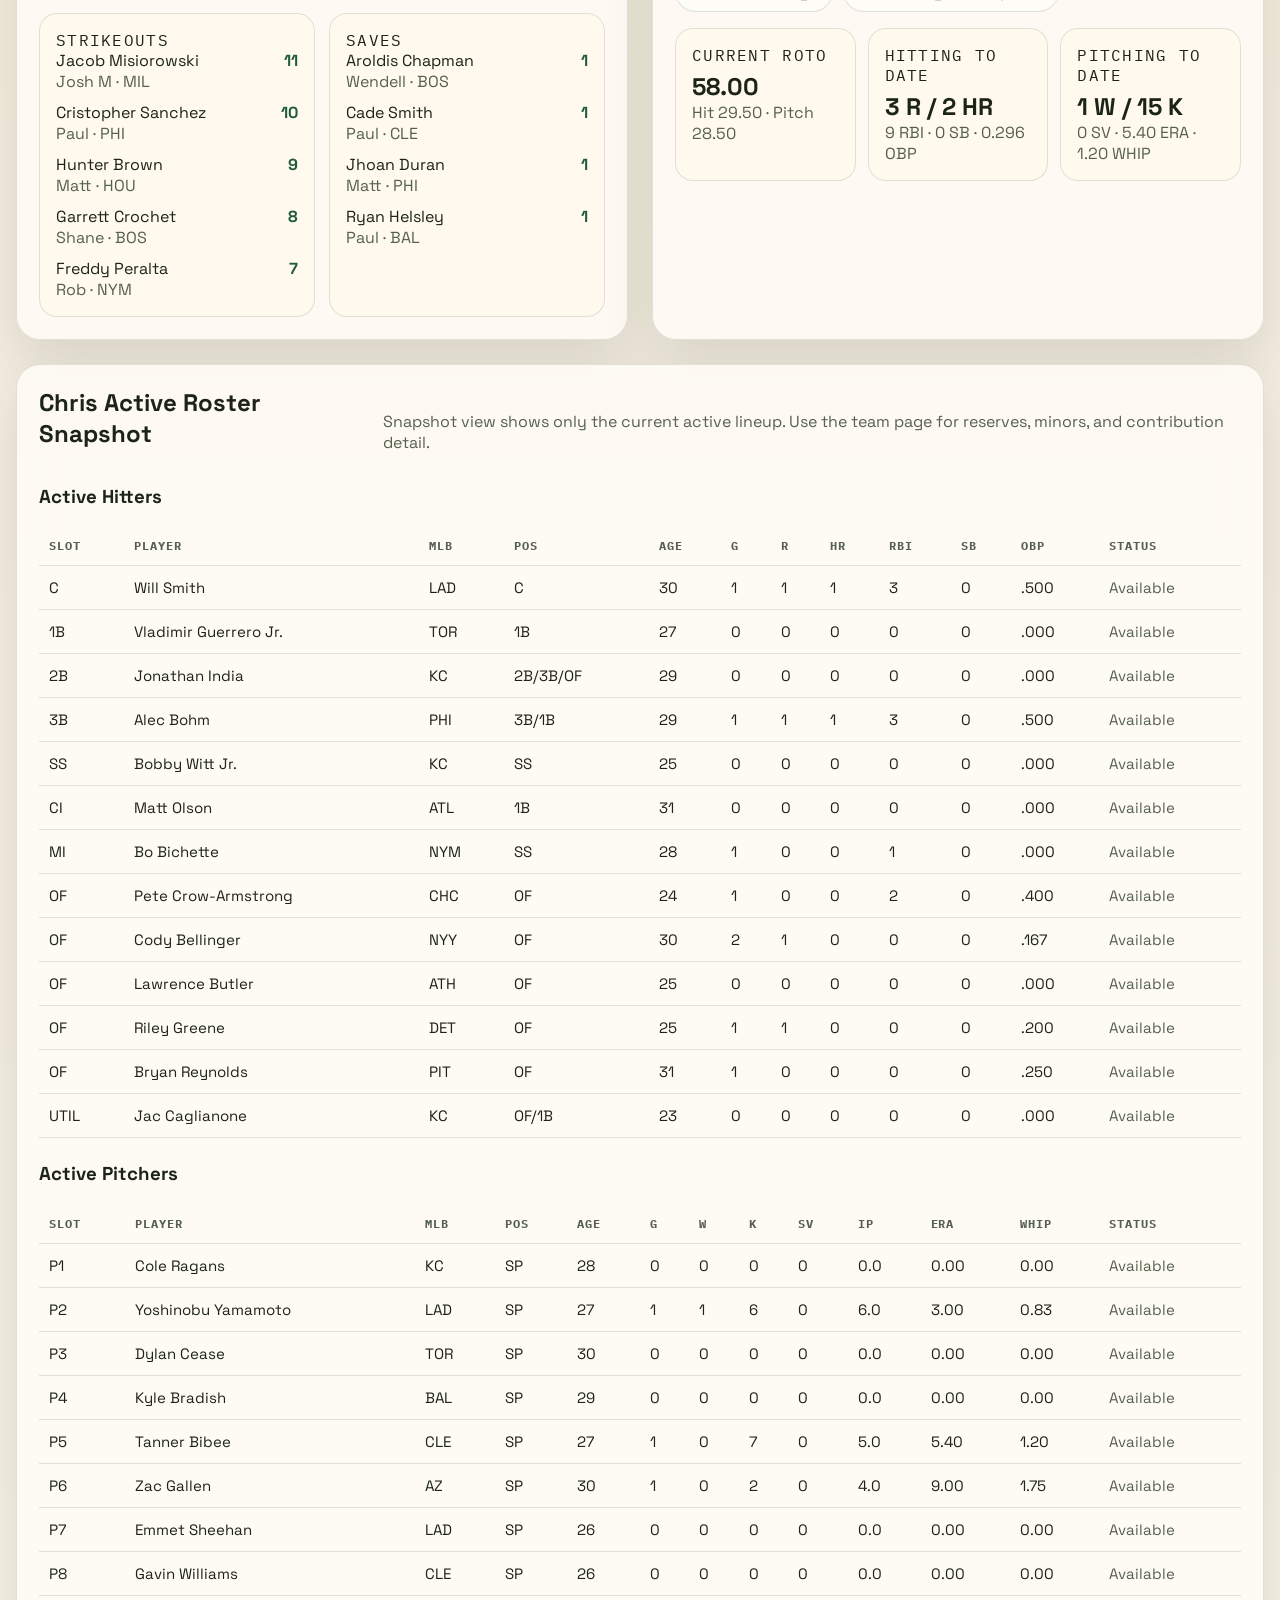
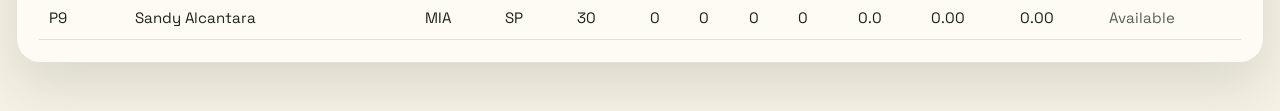
==== commit e7de7887: "Automate weekly IL handling and refresh league site" ====
--- a/docs/index.html
+++ b/docs/index.html
@@ -17,6 +17,7 @@
         <p class="eyebrow">Fantasy Baseball</p>
         <h1 id="page-title">League Hub</h1>
         <p id="page-note" class="hero-note"></p>
+        <p id="stats-reflect-note" class="hero-note hero-note-meta" hidden></p>
       </div>
     </header>
 
@@ -24,7 +25,7 @@
       <section class="panel">
         <div class="panel-head">
           <h2>Standings</h2>
-          <p>Season-to-date standings will populate once real 2026 league results are available. Total is the sum of roto points across all 10 categories.</p>
+          <p>Season-to-date standings update as completed games are ingested. Total is the sum of roto points across all 10 categories.</p>
         </div>
         <div class="table-wrap">
           <table class="standings-table">
@@ -59,7 +60,7 @@
         <section class="panel">
           <div class="panel-head compact">
             <h2>League Leaders</h2>
-            <p>Season-to-date leaderboards remain at zero until games have been played.</p>
+            <p>Season-to-date leaderboards reflect only counted active-lineup production from completed games.</p>
           </div>
           <div id="leaders-grid" class="leaders-grid"></div>
         </section>
@@ -96,8 +97,7 @@
                   <th>MLB</th>
                   <th>Pos</th>
                   <th>Age</th>
-                  <th>Dyn</th>
-                  <th>ADP</th>
+                  <th>G</th>
                   <th>R</th>
                   <th>HR</th>
                   <th>RBI</th>
@@ -122,8 +122,7 @@
                   <th>MLB</th>
                   <th>Pos</th>
                   <th>Age</th>
-                  <th>Dyn</th>
-                  <th>ADP</th>
+                  <th>G</th>
                   <th>W</th>
                   <th>K</th>
                   <th>SV</th>
@@ -162,6 +161,6 @@
     </main>
   </div>
 
-  <script src="app.js?v=20260326a" defer></script>
+  <script src="app.js?v=20260327c" defer></script>
 </body>
 </html>
--- a/docs/styles.css
+++ b/docs/styles.css
@@ -121,6 +121,11 @@
   color: var(--muted);
 }
 
+.hero-note-meta {
+  margin-bottom: 0;
+  font-size: 0.92rem;
+}
+
 .meta-card {
   display: grid;
   gap: 6px;
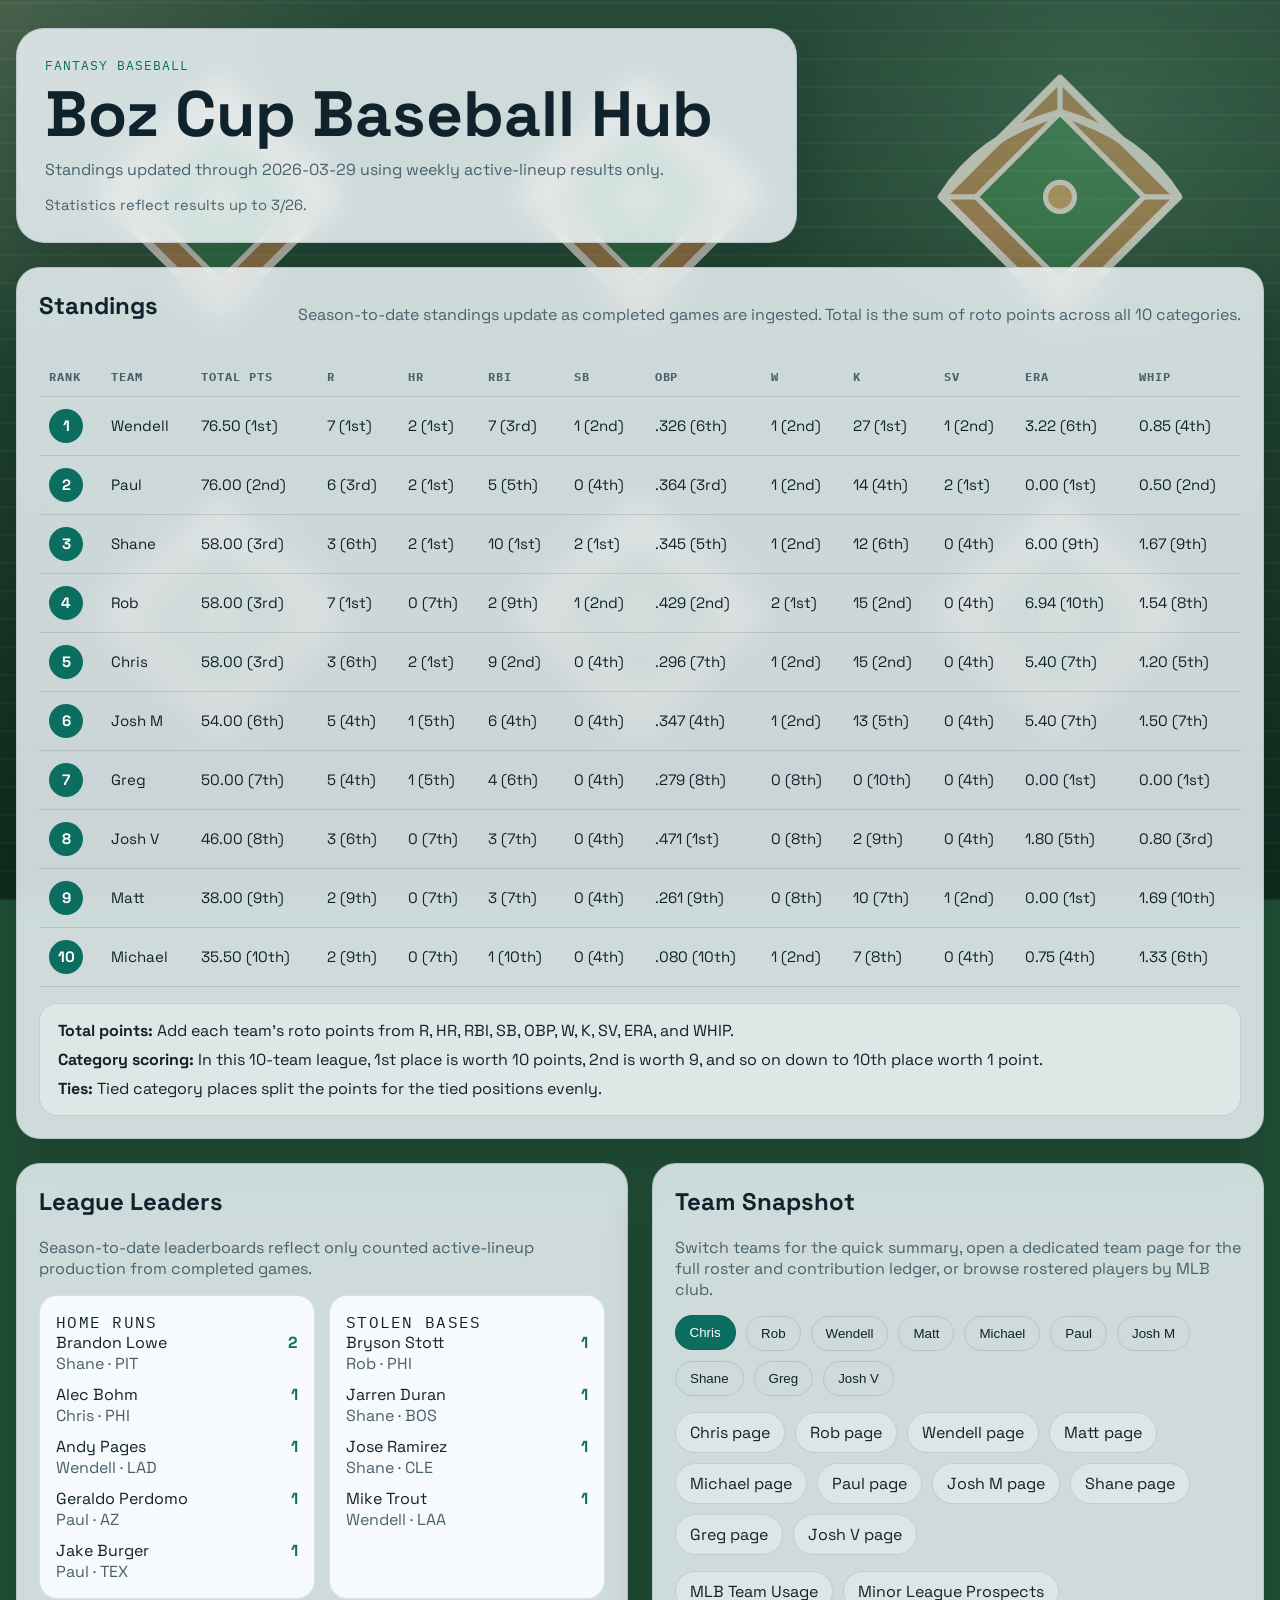
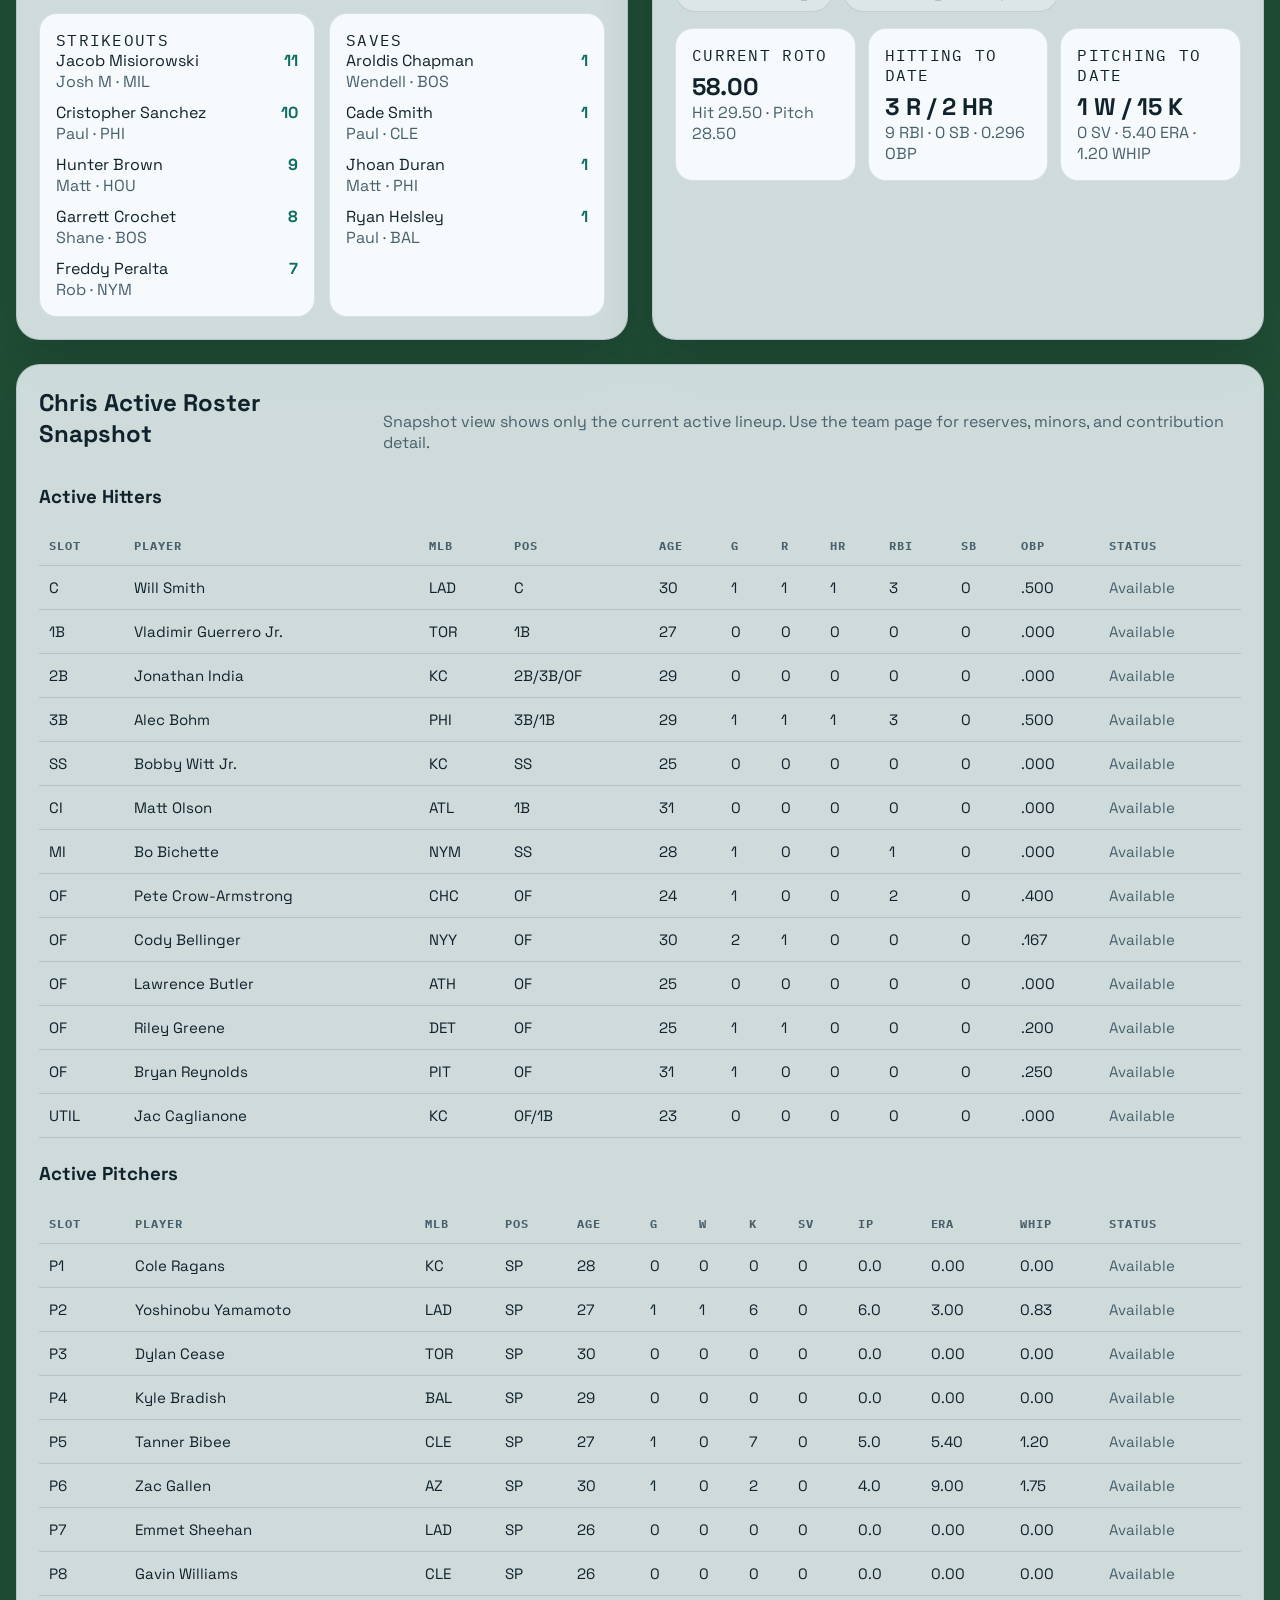
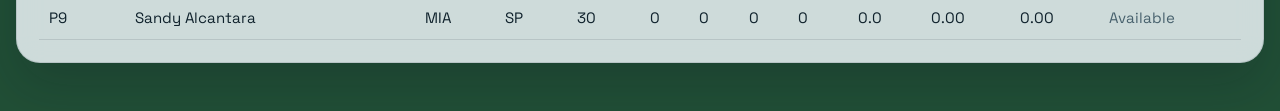
==== commit 420e5d05: "Update site background styling" ====
--- a/docs/index.html
+++ b/docs/index.html
@@ -8,7 +8,7 @@
   <link rel="preconnect" href="https://fonts.googleapis.com">
   <link rel="preconnect" href="https://fonts.gstatic.com" crossorigin>
   <link href="https://fonts.googleapis.com/css2?family=IBM+Plex+Mono:wght@400;500&family=Space+Grotesk:wght@400;500;700&display=swap" rel="stylesheet">
-  <link rel="stylesheet" href="styles.css">
+  <link rel="stylesheet" href="styles.css?v=20260327f">
 </head>
 <body>
   <div class="page-shell">
@@ -161,6 +161,6 @@
     </main>
   </div>
 
-  <script src="app.js?v=20260327c" defer></script>
+  <script src="app.js?v=20260327f" defer></script>
 </body>
 </html>
--- a/docs/styles.css
+++ b/docs/styles.css
@@ -1,14 +1,14 @@
 :root {
-  --bg: #f6f1e5;
-  --panel: rgba(255, 252, 246, 0.88);
-  --panel-strong: rgba(255, 249, 238, 0.96);
-  --text: #1c2419;
-  --muted: #55614e;
-  --accent: #1f5c3f;
-  --accent-soft: #d7e6d6;
-  --seam: #9b2d30;
-  --line: rgba(28, 36, 25, 0.12);
-  --shadow: 0 22px 50px rgba(31, 39, 26, 0.12);
+  --bg: #dbe7f1;
+  --panel: rgba(244, 250, 255, 0.82);
+  --panel-strong: rgba(250, 253, 255, 0.92);
+  --text: #10222c;
+  --muted: #48616d;
+  --accent: #0c6d61;
+  --accent-soft: rgba(182, 232, 226, 0.48);
+  --seam: #0f4c81;
+  --line: rgba(16, 34, 44, 0.12);
+  --shadow: 0 22px 50px rgba(9, 20, 30, 0.2);
 }
 
 * {
@@ -20,32 +20,36 @@
   min-height: 100vh;
   font-family: "Space Grotesk", sans-serif;
   color: var(--text);
-  background:
-    radial-gradient(circle at top left, rgba(31, 92, 63, 0.16), transparent 28%),
-    radial-gradient(circle at right 15% top 10%, rgba(155, 45, 48, 0.12), transparent 24%),
-    linear-gradient(180deg, #efe7d6 0%, var(--bg) 100%);
+  background-color: #214f36;
+  background-image:
+    linear-gradient(180deg, rgba(7, 25, 17, 0.18) 0%, rgba(7, 25, 17, 0.48) 100%),
+    url("data:image/svg+xml,%3Csvg xmlns='http://www.w3.org/2000/svg' viewBox='0 0 640 640'%3E%3Cg fill='none' stroke-linecap='round' stroke-linejoin='round'%3E%3Cpath d='M320 120 500 300 320 480 140 300Z' fill='%23b9874c' stroke='%23f8f2e7' stroke-width='12'/%3E%3Cpath d='M320 172 448 300 320 428 192 300Z' fill='%232e7d46' stroke='%23f8f2e7' stroke-width='8'/%3E%3Cpath d='M320 172C238 196 178 238 140 300' stroke='%23f8f2e7' stroke-width='12'/%3E%3Cpath d='M320 172C402 196 462 238 500 300' stroke='%23f8f2e7' stroke-width='12'/%3E%3Cpath d='M320 122v50M142 300h48M450 300h48' stroke='%23f8f2e7' stroke-width='8'/%3E%3Ccircle cx='320' cy='300' r='22' fill='%23d6a460' stroke='%23f8f2e7' stroke-width='8'/%3E%3C/g%3E%3C/svg%3E");
+  background-position: center top, center top;
+  background-repeat: no-repeat, repeat;
+  background-size: cover, 420px 420px;
+  background-attachment: fixed, fixed;
 }
 
 body::before,
 body::after {
   content: "";
   position: fixed;
-  width: 360px;
-  height: 360px;
-  border-radius: 50%;
-  border: 2px dashed rgba(155, 45, 48, 0.12);
+  inset: 0;
   pointer-events: none;
   z-index: 0;
 }
 
 body::before {
-  top: -120px;
-  right: -60px;
+  background:
+    radial-gradient(circle at top left, rgba(242, 219, 177, 0.18), transparent 24%),
+    radial-gradient(circle at right 14% top 12%, rgba(148, 210, 168, 0.18), transparent 22%),
+    linear-gradient(180deg, rgba(255, 255, 255, 0.08), rgba(255, 255, 255, 0));
 }
 
 body::after {
-  bottom: -150px;
-  left: -80px;
+  background:
+    repeating-linear-gradient(0deg, rgba(255, 255, 255, 0.03) 0 2px, transparent 2px 28px),
+    linear-gradient(180deg, rgba(7, 25, 17, 0.12) 0%, rgba(7, 25, 17, 0.02) 24%, rgba(7, 25, 17, 0.34) 100%);
 }
 
 .page-shell {
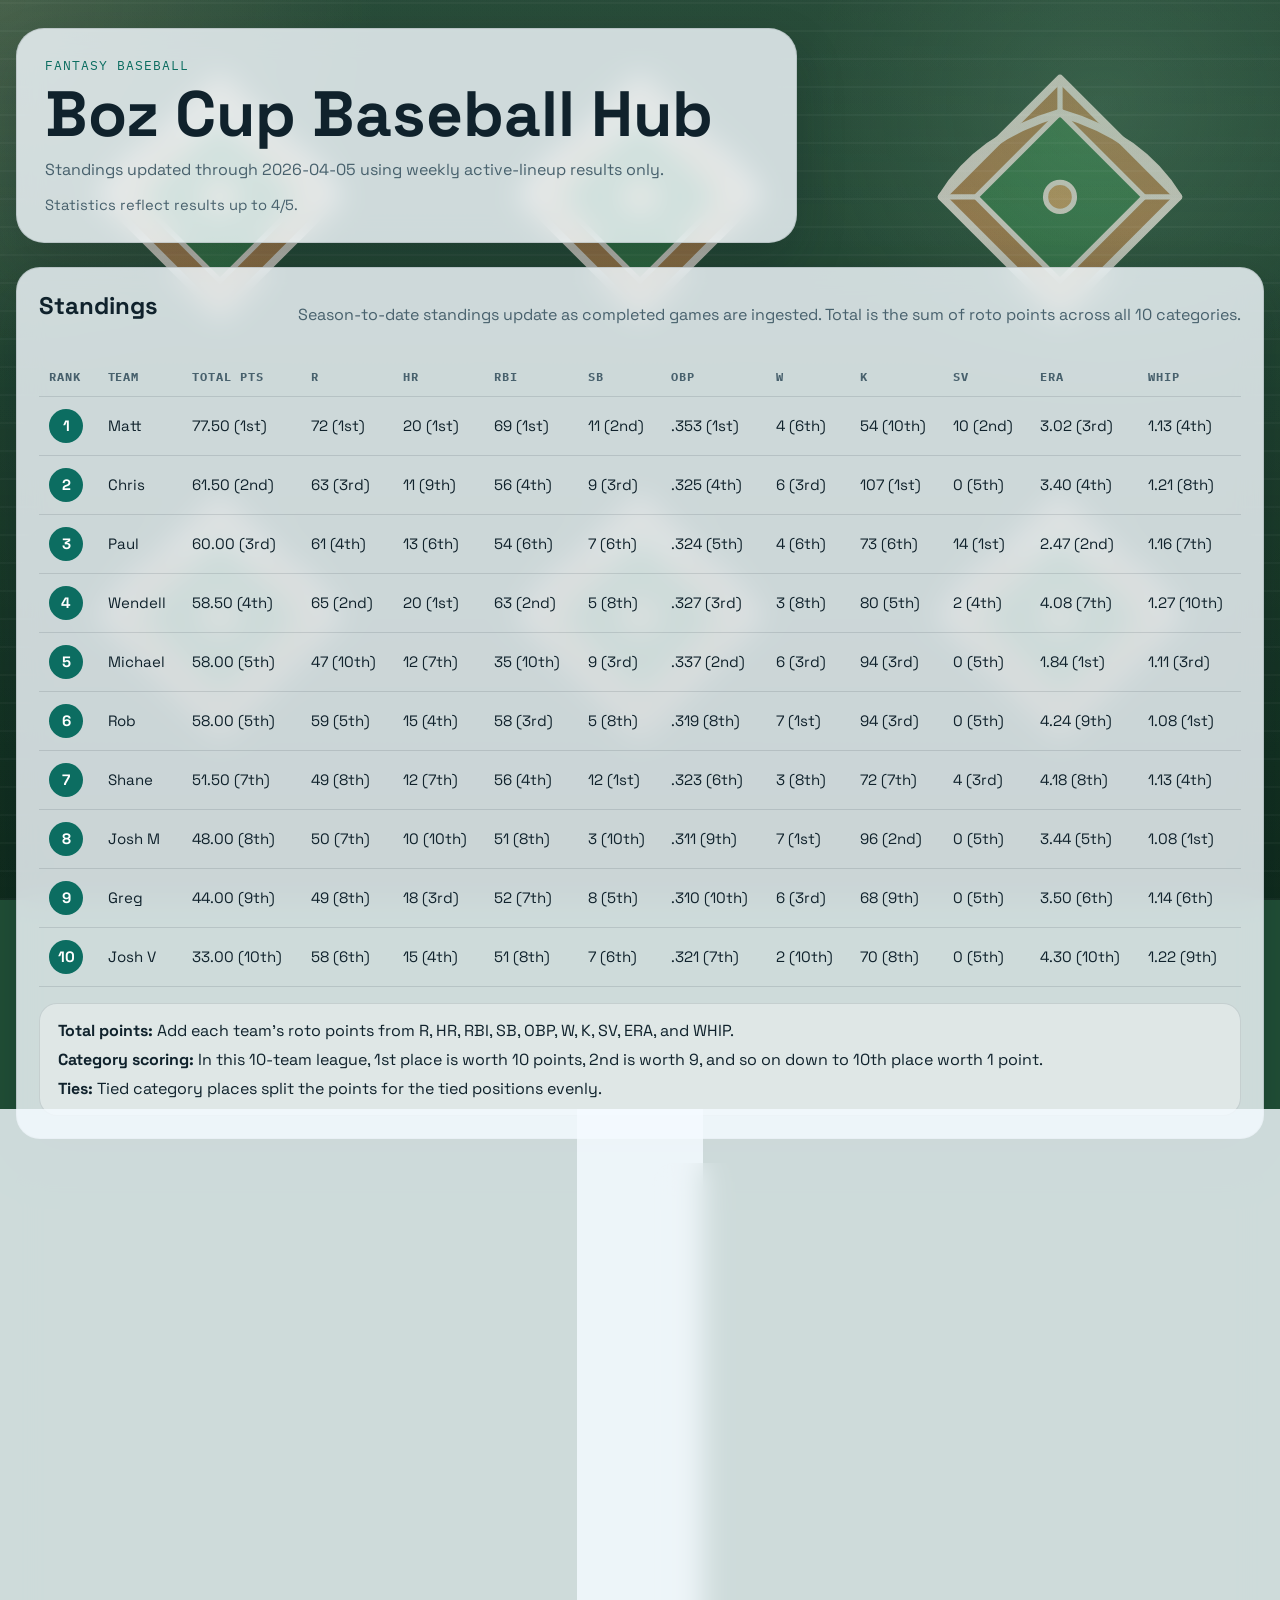
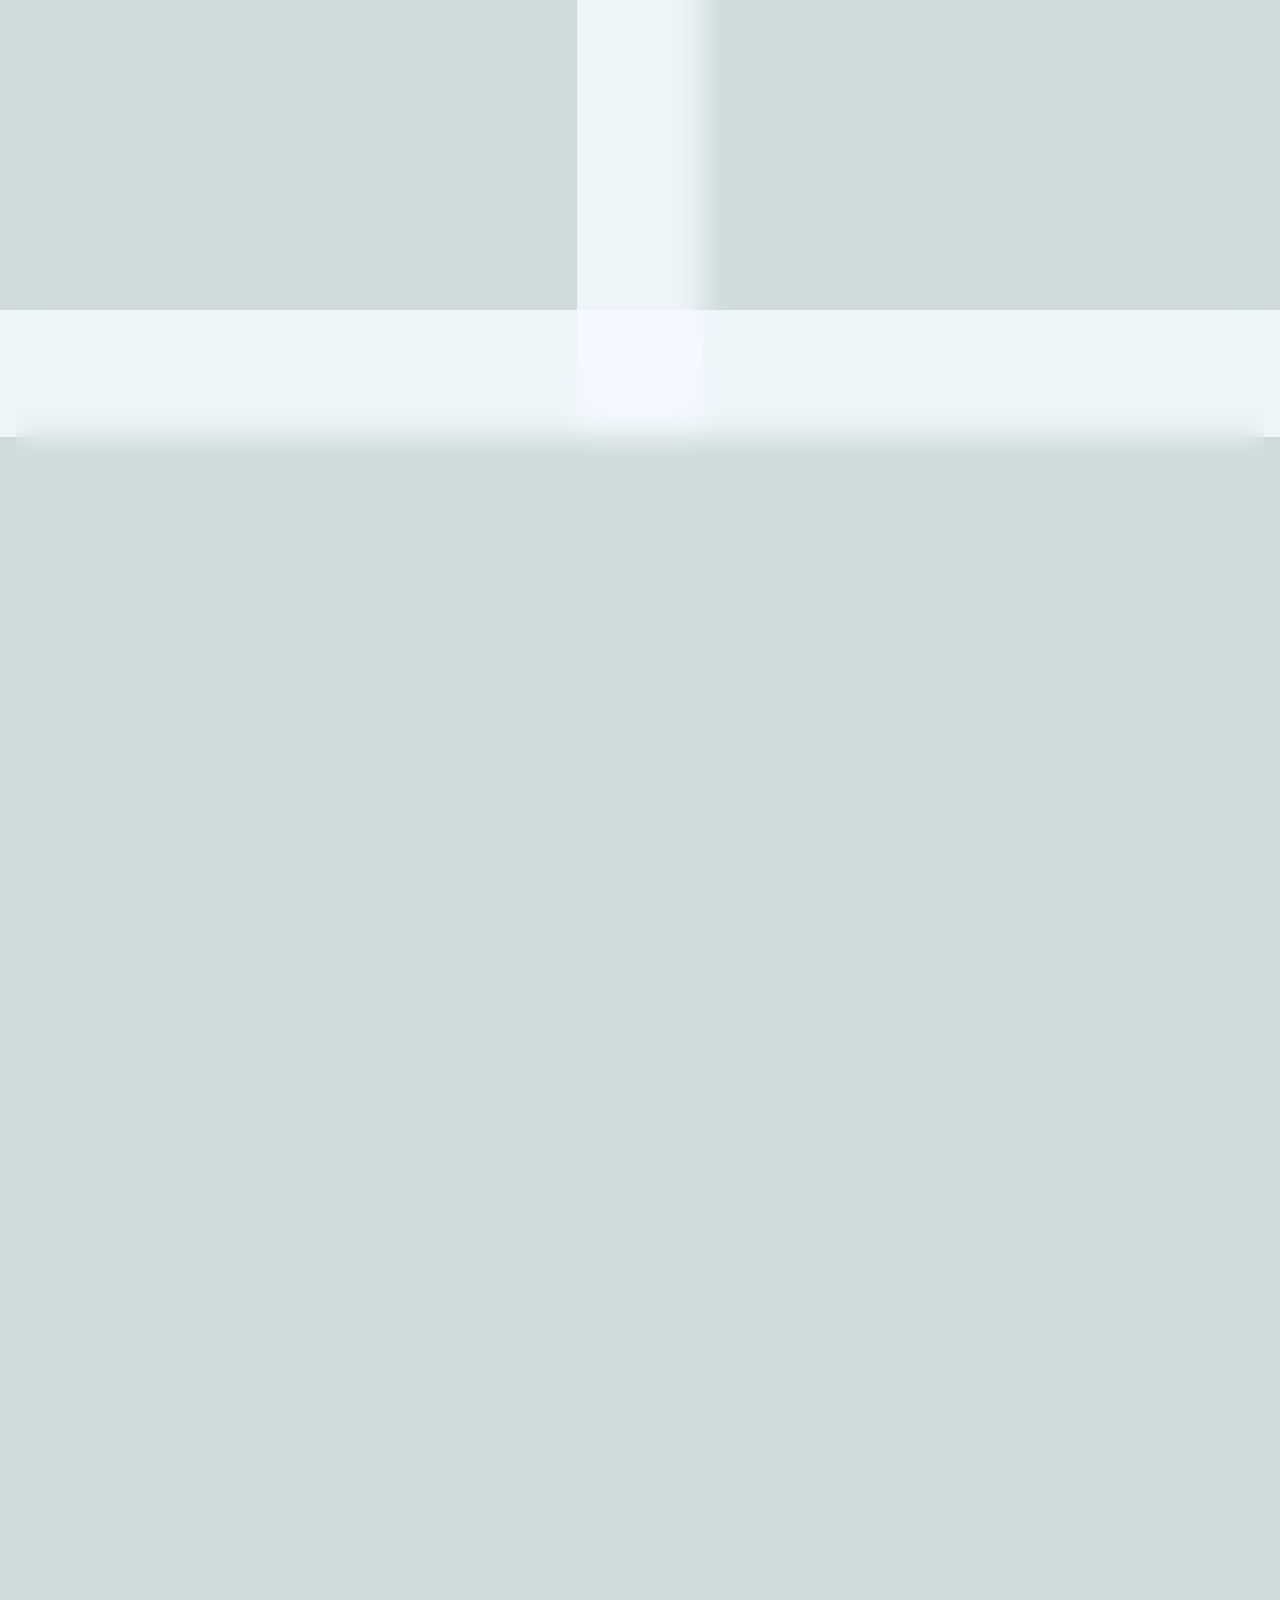
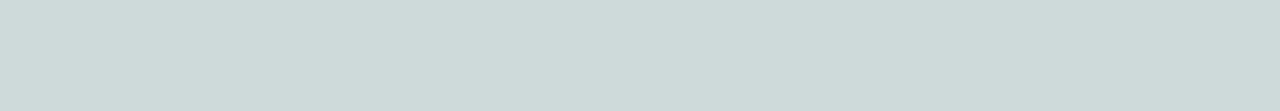
==== commit 17012a28: "Add Transactions page with team filter - build_league_site.py: aggregate IL moves, FA acquisitions, " ====
--- a/docs/index.html
+++ b/docs/index.html
@@ -75,6 +75,7 @@
           <div class="team-link-list">
             <a class="team-link" href="mlb-team-usage.html">MLB Team Usage</a>
             <a class="team-link" href="minor-league-prospects.html">Minor League Prospects</a>
+            <a class="team-link" href="transactions.html">Transactions</a>
           </div>
           <div id="team-summary" class="team-summary"></div>
         </section>
--- a/docs/styles.css
+++ b/docs/styles.css
@@ -329,6 +329,20 @@
   gap: 24px;
 }
 
+.manager-profile-card {
+  border: 1px solid var(--line);
+  border-radius: 20px;
+  background: var(--panel-strong);
+  padding: 20px 22px;
+}
+
+.manager-profile-summary {
+  margin: 0;
+  font-size: 1.02rem;
+  line-height: 1.7;
+  max-width: 76ch;
+}
+
 .usage-grid {
   display: grid;
   grid-template-columns: repeat(auto-fit, minmax(280px, 1fr));
@@ -522,4 +536,35 @@
   .usage-count {
     text-align: left;
   }
+}
+
+/* Transaction type badges */
+.tx-type {
+  display: inline-block;
+  padding: 3px 10px;
+  border-radius: 999px;
+  font-size: 0.78rem;
+  font-weight: 500;
+  letter-spacing: 0.02em;
+  white-space: nowrap;
+}
+
+.tx-type.type-add {
+  background: rgba(12, 109, 97, 0.14);
+  color: #0c6d61;
+}
+
+.tx-type.type-drop {
+  background: rgba(180, 50, 50, 0.12);
+  color: #9b2c2c;
+}
+
+.tx-type.type-il {
+  background: rgba(180, 130, 40, 0.14);
+  color: #8a6d1b;
+}
+
+.tx-type.type-status {
+  background: rgba(60, 90, 140, 0.12);
+  color: #3c5a8c;
 }
